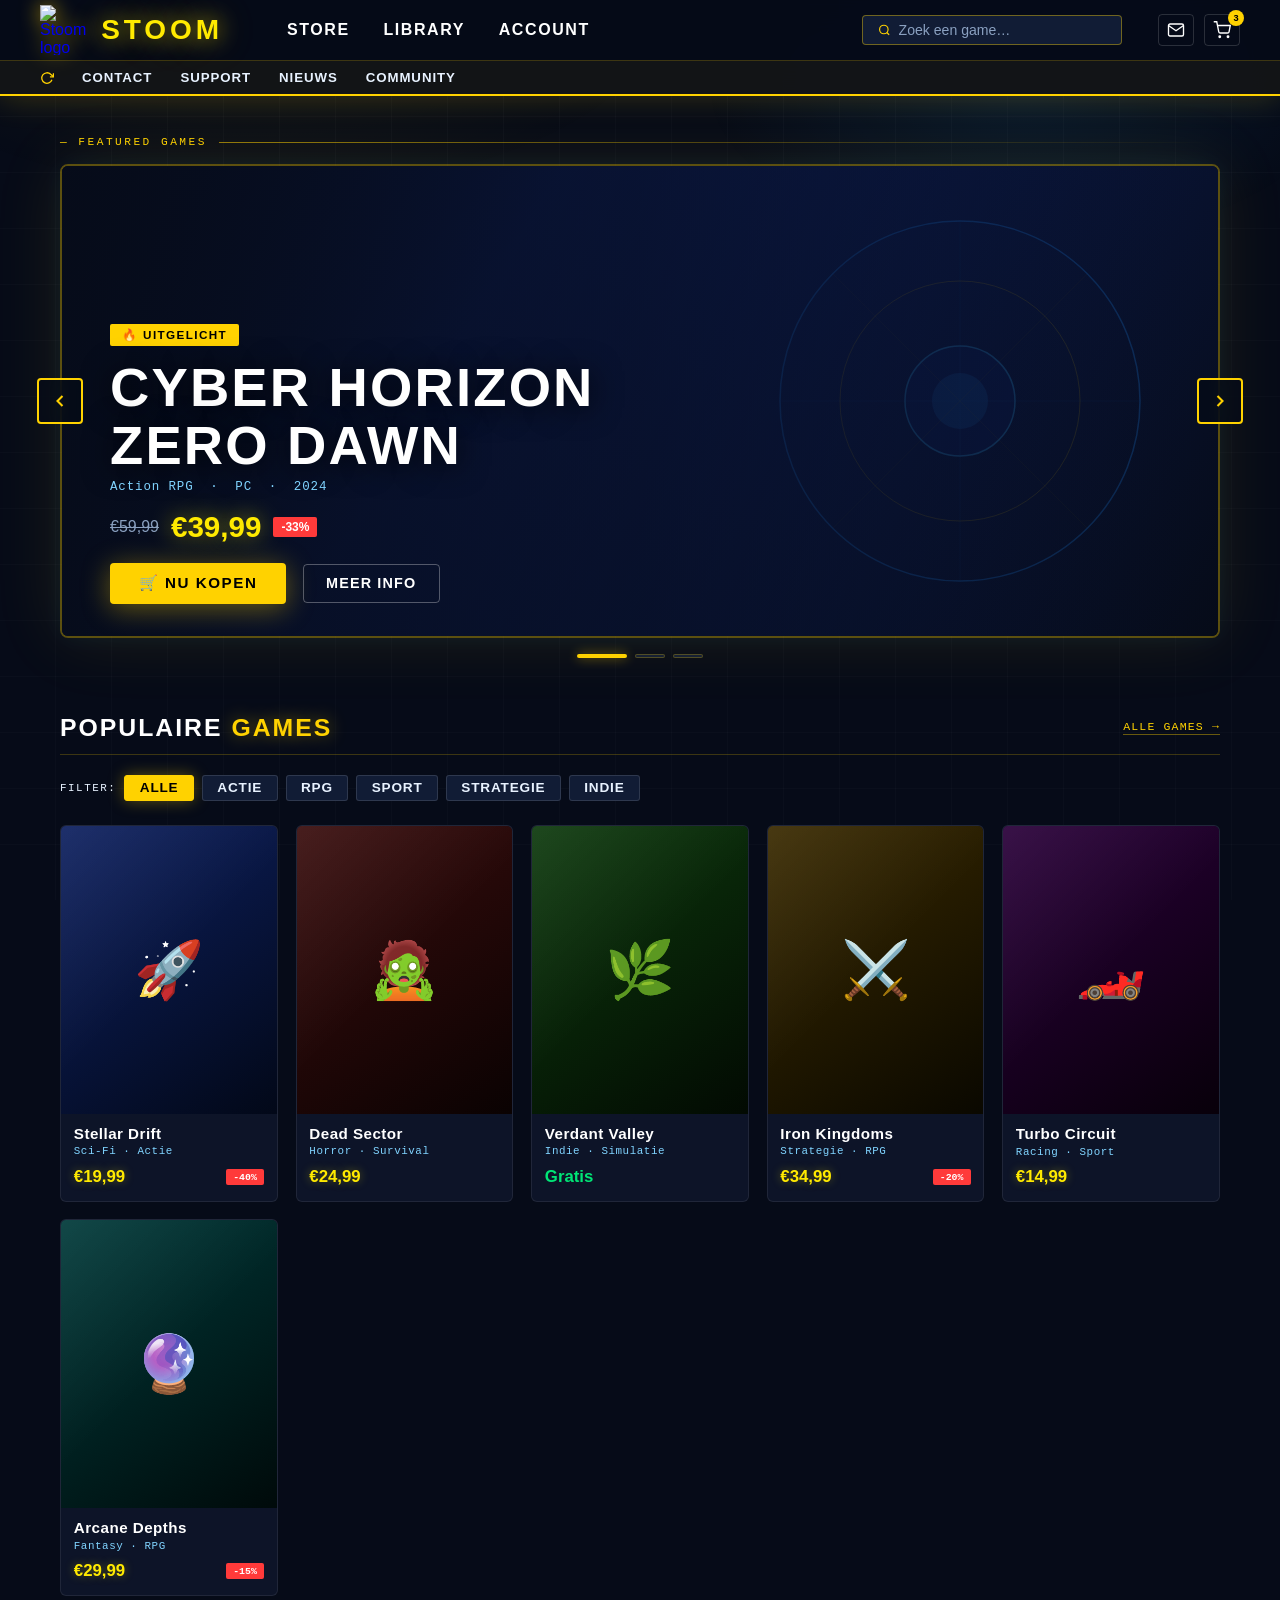
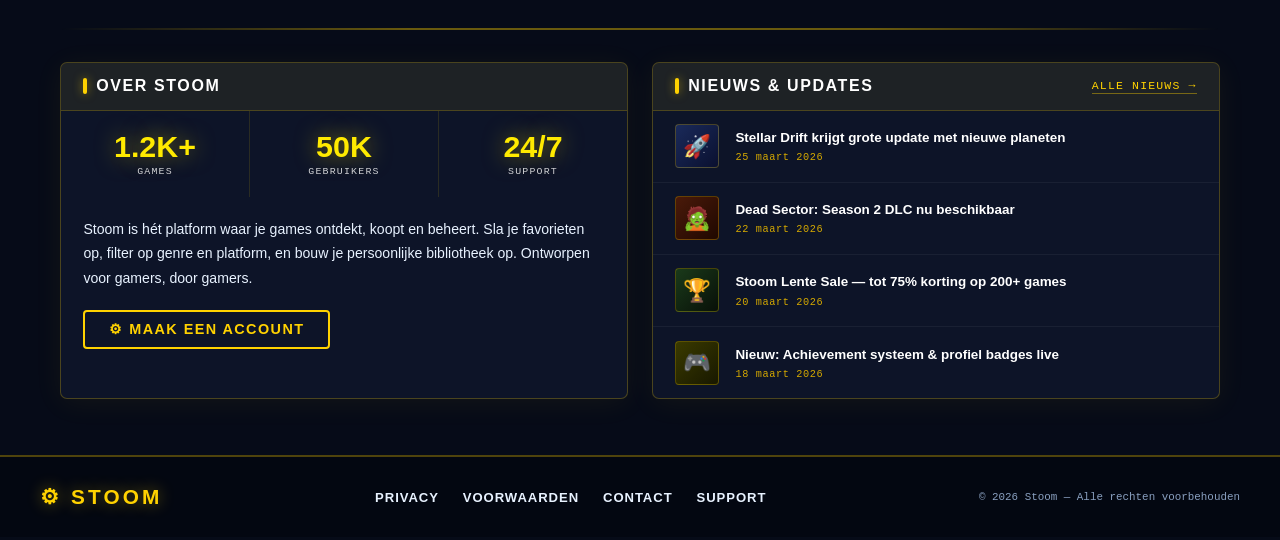
==== frontend/index.html @ 8623d154 "logo f" ====
﻿<!DOCTYPE html>
<html lang="nl">
<head>
  <meta charset="UTF-8" />
  <meta name="viewport" content="width=device-width, initial-scale=1.0" />
  <title>Stoom – Game Marketplace</title>
  <link rel="stylesheet" href="css/style.css" />
</head>
<body>


<nav>
  <div class="nav-top">
    <a href="#" class="nav-logo">
      <img src="images/better-stoom.png" alt="Stoom logo" class="logo-icon" />
      <span class="logo-text">Stoom</span>
    </a>

    <div class="nav-links">
      <a href="#">Store</a>
      <a href="#">Library</a>
      <a href="#">Account</a>
    </div>

    <div class="nav-search">
      <svg width="14" height="14" viewBox="0 0 24 24" fill="none" stroke="#ffd200" stroke-width="2.2">
        <circle cx="11" cy="11" r="8"/><line x1="21" y1="21" x2="16.65" y2="16.65"/>
      </svg>
      <input type="text" placeholder="Zoek een game…" />
    </div>

    <div class="nav-icons">
      <button class="nav-icon-btn" title="Berichten">
        <svg width="18" height="18" viewBox="0 0 24 24" fill="none" stroke="currentColor" stroke-width="1.8">
          <path d="M4 4h16c1.1 0 2 .9 2 2v12c0 1.1-.9 2-2 2H4c-1.1 0-2-.9-2-2V6c0-1.1.9-2 2-2z"/>
          <polyline points="22,6 12,13 2,6"/>
        </svg>
      </button>
      <button class="nav-icon-btn" title="Winkelwagen">
        <svg width="18" height="18" viewBox="0 0 24 24" fill="none" stroke="currentColor" stroke-width="1.8">
          <circle cx="9" cy="21" r="1"/><circle cx="20" cy="21" r="1"/>
          <path d="M1 1h4l2.68 13.39a2 2 0 0 0 2 1.61h9.72a2 2 0 0 0 2-1.61L23 6H6"/>
        </svg>
        <span class="cart-badge">3</span>
      </button>
    </div>
  </div>

  <div class="nav-bottom">
    <button class="nav-refresh" id="refreshBtn">
      <svg width="14" height="14" viewBox="0 0 24 24" fill="none" stroke="currentColor" stroke-width="2.2">
        <polyline points="23 4 23 10 17 10"/>
        <path d="M20.49 15a9 9 0 1 1-2.12-9.36L23 10"/>
      </svg>
    </button>
    <a href="#">Contact</a>
    <a href="#">Support</a>
    <a href="#">Nieuws</a>
    <a href="#">Community</a>
  </div>
</nav>

<!-- HERO -->
<section class="hero">
  <div class="section-eyebrow">
    <span class="eyebrow-text">— Featured games</span>
    <span class="eyebrow-line"></span>
  </div>

  <div class="carousel-wrap">
    <button class="carousel-arrow left" id="prevBtn">
      <svg width="20" height="20" viewBox="0 0 24 24" fill="none" stroke="currentColor" stroke-width="2.5"><polyline points="15 18 9 12 15 6"/></svg>
    </button>

    <div class="carousel-track">
      <!-- Slide 1 -->
      <div class="slide active">
        <div class="slide-bg s1">
          <svg class="slide-deco" width="400" height="400" viewBox="0 0 400 400">
            <circle cx="200" cy="200" r="180" stroke="#1e90ff" stroke-width="1.5" fill="none"/>
            <circle cx="200" cy="200" r="120" stroke="#ffd200" stroke-width="1" fill="none" opacity="0.5"/>
            <circle cx="200" cy="200" r="55" fill="#0d2060" stroke="#32b4ff" stroke-width="1.5"/>
            <circle cx="200" cy="200" r="28" fill="#1e90ff" opacity="0.45"/>
            <line x1="200" y1="20" x2="200" y2="380" stroke="#1e90ff" stroke-width="0.5" opacity="0.4"/>
            <line x1="20"  y1="200" x2="380" y2="200" stroke="#1e90ff" stroke-width="0.5" opacity="0.4"/>
            <line x1="73"  y1="73"  x2="327" y2="327" stroke="#ffd200" stroke-width="0.5" opacity="0.25"/>
            <line x1="327" y1="73"  x2="73"  y2="327" stroke="#ffd200" stroke-width="0.5" opacity="0.25"/>
          </svg>
        </div>
        <div class="slide-overlay"></div>
        <div class="slide-content">
          <div class="slide-badge">🔥 Uitgelicht</div>
          <div class="slide-title">Cyber Horizon<br>Zero Dawn</div>
          <div class="slide-sub">Action RPG &nbsp;·&nbsp; PC &nbsp;·&nbsp; 2024</div>
          <div class="slide-price-row">
            <span class="price-old">€59,99</span>
            <span class="price-new">€39,99</span>
            <span class="price-badge">-33%</span>
          </div>
          <a href="#" class="btn-buy">🛒 Nu Kopen</a>
          <a href="#" class="btn-secondary">Meer info</a>
        </div>
      </div>

      <!-- Slide 2 -->
      <div class="slide">
        <div class="slide-bg s2">
          <svg class="slide-deco" width="400" height="400" viewBox="0 0 400 400">
            <polygon points="200,20 380,200 200,380 20,200" stroke="#ff4444" stroke-width="1.5" fill="none"/>
            <polygon points="200,60 340,200 200,340 60,200" stroke="#ff8888" stroke-width="1" fill="none" opacity="0.5"/>
            <circle cx="200" cy="200" r="40" fill="#3a0a0a" stroke="#ff4444" stroke-width="1.5"/>
            <circle cx="200" cy="200" r="18" fill="#cc0000" opacity="0.6"/>
          </svg>
        </div>
        <div class="slide-overlay"></div>
        <div class="slide-content">
          <div class="slide-badge" style="background:#ff4444;color:#fff">⚔️ Bestseller</div>
          <div class="slide-title">Dark Realm<br>Chronicles</div>
          <div class="slide-sub">Fantasy RPG &nbsp;·&nbsp; PC / Console &nbsp;·&nbsp; 2023</div>
          <div class="slide-price-row"><span class="price-new">€29,99</span></div>
          <a href="#" class="btn-buy" style="background:#ff4444;box-shadow:0 4px 24px rgba(255,68,68,0.45)">🛒 Bekijk Game</a>
          <a href="#" class="btn-secondary">Meer info</a>
        </div>
      </div>

      <!-- Slide 3 -->
      <div class="slide">
        <div class="slide-bg s3">
          <svg class="slide-deco" width="400" height="400" viewBox="0 0 400 400">
            <circle cx="200" cy="200" r="170" stroke="#00e676" stroke-width="1.5" fill="none" opacity="0.5"/>
            <rect x="80" y="80" width="240" height="240" rx="35" stroke="#00e676" stroke-width="1" fill="none"/>
            <circle cx="200" cy="200" r="55" fill="#0a2a0a" stroke="#00e676" stroke-width="1.5"/>
            <circle cx="200" cy="200" r="24" fill="#00c060" opacity="0.5"/>
          </svg>
        </div>
        <div class="slide-overlay"></div>
        <div class="slide-content">
          <div class="slide-badge" style="background:#00c060;color:#fff">🎮 Gratis te Spelen</div>
          <div class="slide-title">Forest<br>Legends Online</div>
          <div class="slide-sub">MMO &nbsp;·&nbsp; PC &nbsp;·&nbsp; Free to Play</div>
          <div class="slide-price-row">
            <span class="price-new" style="color:#00e676;text-shadow:0 0 22px rgba(0,230,118,0.45)">Gratis</span>
          </div>
          <a href="#" class="btn-buy" style="background:#00c060;box-shadow:0 4px 24px rgba(0,192,96,0.45)">▶ Speel Nu</a>
          <a href="#" class="btn-secondary">Meer info</a>
        </div>
      </div>
    </div>

    <button class="carousel-arrow right" id="nextBtn">
      <svg width="20" height="20" viewBox="0 0 24 24" fill="none" stroke="currentColor" stroke-width="2.5"><polyline points="9 18 15 12 9 6"/></svg>
    </button>
  </div>

  <div class="carousel-dots">
    <button class="dot active" data-i="0"></button>
    <button class="dot" data-i="1"></button>
    <button class="dot" data-i="2"></button>
  </div>
</section>

<!-- GAME GRID -->
<section class="section">
  <div class="sec-head">
    <h2 class="sec-title">Populaire <em>Games</em></h2>
    <a href="#" class="see-all">Alle games →</a>
  </div>
  <div class="filters">
    <span class="filter-label">Filter:</span>
    <button class="chip active">Alle</button>
    <button class="chip">Actie</button>
    <button class="chip">RPG</button>
    <button class="chip">Sport</button>
    <button class="chip">Strategie</button>
    <button class="chip">Indie</button>
  </div>
  <div class="game-grid">
    <a href="#" class="game-card">
      <div class="card-art ca-1">🚀</div>
      <div class="card-info">
        <div class="card-name">Stellar Drift</div>
        <div class="card-genre">Sci-Fi · Actie</div>
        <div class="card-footer"><span class="card-price">€19,99</span><span class="card-disc">-40%</span></div>
      </div>
    </a>
    <a href="#" class="game-card">
      <div class="card-art ca-2">🧟</div>
      <div class="card-info">
        <div class="card-name">Dead Sector</div>
        <div class="card-genre">Horror · Survival</div>
        <div class="card-footer"><span class="card-price">€24,99</span></div>
      </div>
    </a>
    <a href="#" class="game-card">
      <div class="card-art ca-3">🌿</div>
      <div class="card-info">
        <div class="card-name">Verdant Valley</div>
        <div class="card-genre">Indie · Simulatie</div>
        <div class="card-footer"><span class="card-price free">Gratis</span></div>
      </div>
    </a>
    <a href="#" class="game-card">
      <div class="card-art ca-4">⚔️</div>
      <div class="card-info">
        <div class="card-name">Iron Kingdoms</div>
        <div class="card-genre">Strategie · RPG</div>
        <div class="card-footer"><span class="card-price">€34,99</span><span class="card-disc">-20%</span></div>
      </div>
    </a>
    <a href="#" class="game-card">
      <div class="card-art ca-5">🏎️</div>
      <div class="card-info">
        <div class="card-name">Turbo Circuit</div>
        <div class="card-genre">Racing · Sport</div>
        <div class="card-footer"><span class="card-price">€14,99</span></div>
      </div>
    </a>
    <a href="#" class="game-card">
      <div class="card-art ca-6">🔮</div>
      <div class="card-info">
        <div class="card-name">Arcane Depths</div>
        <div class="card-genre">Fantasy · RPG</div>
        <div class="card-footer"><span class="card-price">€29,99</span><span class="card-disc">-15%</span></div>
      </div>
    </a>
  </div>
</section>

<div class="divider"><hr/></div>

<!-- INFO + NEWS -->
<div class="info-section">
  <div class="panel">
    <div class="panel-head"><span class="panel-title">Over Stoom</span></div>
    <div class="stats-row">
      <div class="stat"><span class="stat-val">1.2K+</span><span class="stat-lbl">Games</span></div>
      <div class="stat"><span class="stat-val">50K</span><span class="stat-lbl">Gebruikers</span></div>
      <div class="stat"><span class="stat-val">24/7</span><span class="stat-lbl">Support</span></div>
    </div>
    <div class="intro-body">
      <p class="intro-desc">Stoom is hét platform waar je games ontdekt, koopt en beheert. Sla je favorieten op, filter op genre en platform, en bouw je persoonlijke bibliotheek op. Ontworpen voor gamers, door gamers.</p>
      <a href="#" class="btn-cta">⚙ Maak een account</a>
    </div>
  </div>

  <div class="panel">
    <div class="panel-head">
      <span class="panel-title">Nieuws & Updates</span>
      <a href="#" class="see-all">Alle nieuws →</a>
    </div>
    <ul class="news-list">
      <li class="news-item">
        <div class="news-icon ni-1">🚀</div>
        <div class="news-info"><div class="news-title">Stellar Drift krijgt grote update met nieuwe planeten</div><div class="news-date">25 maart 2026</div></div>
      </li>
      <li class="news-item">
        <div class="news-icon ni-2">🧟</div>
        <div class="news-info"><div class="news-title">Dead Sector: Season 2 DLC nu beschikbaar</div><div class="news-date">22 maart 2026</div></div>
      </li>
      <li class="news-item">
        <div class="news-icon ni-3">🏆</div>
        <div class="news-info"><div class="news-title">Stoom Lente Sale — tot 75% korting op 200+ games</div><div class="news-date">20 maart 2026</div></div>
      </li>
      <li class="news-item">
        <div class="news-icon ni-4">🎮</div>
        <div class="news-info"><div class="news-title">Nieuw: Achievement systeem & profiel badges live</div><div class="news-date">18 maart 2026</div></div>
      </li>
    </ul>
  </div>
</div>

<!-- FOOTER -->
<footer>
  <div class="foot-logo">⚙ Stoom</div>
  <div class="foot-links">
    <a href="#">Privacy</a>
    <a href="#">Voorwaarden</a>
    <a href="#">Contact</a>
    <a href="#">Support</a>
  </div>
  <div class="foot-copy">© 2026 Stoom — Alle rechten voorbehouden</div>
</footer>

<script src="js/app.js"></script>
</body>
</html>
---- frontend/css/style.css ----
﻿:root {
      --bg:          #060b18;
      --panel:       #0d1428;
      --panel2:      #111c35;
      --gold:        #ffd200;
      --gold-hot:    #ffea00;
      --gold-dim:    #d4a800;
      --blue:        #32b4ff;
      --blue-hot:    #80d4ff;
      --white:       #ffffff;
      --off-white:   #e8f2ff;
      --muted:       #8aa0c0;
      --red:         #ff3a3a;
      --green:       #00e676;
    }
    *, *::before, *::after { box-sizing: border-box; margin: 0; padding: 0; }
    html { scroll-behavior: smooth; }
    body {
      font-family: 'Exo 2', sans-serif;
      background: var(--bg);
      color: var(--white);
      min-height: 100vh;
      overflow-x: hidden;
    }
    body::before {
      content: '';
      position: fixed; inset: 0; z-index: 0; pointer-events: none;
      background:
        radial-gradient(ellipse 60% 40% at 20% 0%, rgba(255,210,0,0.07) 0%, transparent 55%),
        radial-gradient(ellipse 50% 35% at 80% 10%, rgba(50,180,255,0.09) 0%, transparent 50%),
        repeating-linear-gradient(0deg,  transparent, transparent 55px, rgba(255,255,255,0.018) 55px, rgba(255,255,255,0.018) 56px),
        repeating-linear-gradient(90deg, transparent, transparent 55px, rgba(255,255,255,0.018) 55px, rgba(255,255,255,0.018) 56px);
    }

    /* NAV */
    nav {
      position: sticky; top: 0; z-index: 200;
      background: rgba(6,11,24,0.97);
      backdrop-filter: blur(16px);
      border-bottom: 2px solid var(--gold);
      box-shadow: 0 2px 30px rgba(255,210,0,0.18);
    }
    .nav-top {
      display: flex; align-items: center;
      padding: 0 2.5rem; height: 60px; gap: 1.5rem;
    }
    .nav-logo {
      display: flex; align-items: center; gap: 0.7rem;
      text-decoration: none; flex-shrink: 0;
    }
    .logo-icon { width: 50px; height: 50px; object-fit: contain; filter: drop-shadow(0 0 10px rgba(255,210,0,0.7)); background: transparent; }
    .nav-logo img { display: block; width: 50px; height: 50px; object-fit: contain; background: transparent; }
    .logo-text {
      font-family: 'Rajdhani', sans-serif;
      font-size: 1.75rem; font-weight: 700;
      letter-spacing: 0.14em; text-transform: uppercase;
      color: var(--gold-hot);
      text-shadow: 0 0 22px rgba(255,234,0,0.65), 0 0 45px rgba(255,210,0,0.3);
    }
    .nav-links { display: flex; align-items: center; gap: 0.1rem; margin-left: 1.5rem; }
    .nav-links a {
      color: var(--white); text-decoration: none;
      font-family: 'Rajdhani', sans-serif;
      font-size: 1rem; font-weight: 600;
      letter-spacing: 0.1em; text-transform: uppercase;
      padding: 0.4rem 1rem; border-radius: 3px;
      transition: color 0.15s, background 0.15s;
    }
    .nav-links a:hover { color: var(--gold-hot); background: rgba(255,210,0,0.12); }
    .nav-search {
      margin-left: auto;
      display: flex; align-items: center; gap: 0.5rem;
      background: var(--panel2);
      border: 1.5px solid rgba(255,210,0,0.4);
      border-radius: 4px; padding: 0.4rem 0.9rem; width: 260px;
      transition: border-color 0.2s;
    }
    .nav-search:focus-within { border-color: var(--gold); box-shadow: 0 0 0 3px rgba(255,210,0,0.12); }
    .nav-search input {
      background: none; border: none; outline: none;
      color: var(--white); font-family: 'Exo 2', sans-serif; font-size: 0.88rem; width: 100%;
    }
    .nav-search input::placeholder { color: var(--muted); }
    .nav-icons { display: flex; align-items: center; gap: 0.6rem; margin-left: 0.75rem; }
    .nav-icon-btn {
      background: none; border: 1.5px solid rgba(255,255,255,0.15);
      cursor: pointer; color: var(--white);
      padding: 0.4rem 0.5rem; border-radius: 4px;
      transition: color 0.2s, border-color 0.2s, background 0.2s;
      position: relative; display: flex; align-items: center;
    }
    .nav-icon-btn:hover { color: var(--gold-hot); border-color: var(--gold); background: rgba(255,210,0,0.09); }
    .cart-badge {
      position: absolute; top: -5px; right: -5px;
      background: var(--gold); color: #000;
      font-size: 0.58rem; font-weight: 900;
      width: 16px; height: 16px; border-radius: 50%;
      display: flex; align-items: center; justify-content: center;
    }
    .nav-bottom {
      display: flex; align-items: center;
      padding: 0 2.5rem; height: 34px; gap: 1.75rem;
      background: rgba(255,210,0,0.05);
      border-top: 1px solid rgba(255,210,0,0.18);
    }
    .nav-refresh {
      background: none; border: none; cursor: pointer;
      color: var(--gold); display: flex; align-items: center;
      transition: transform 0.5s;
    }
    .nav-refresh:hover { transform: rotate(180deg); }
    .nav-bottom a {
      color: var(--off-white); text-decoration: none;
      font-family: 'Rajdhani', sans-serif;
      font-size: 0.83rem; font-weight: 600;
      letter-spacing: 0.07em; text-transform: uppercase;
      transition: color 0.15s;
    }
    .nav-bottom a:hover { color: var(--gold); }

    /* HERO */
    .hero {
      position: relative; z-index: 1;
      max-width: 1240px; margin: 0 auto;
      padding: 2.5rem 2.5rem 1.5rem;
    }
    .section-eyebrow { display: flex; align-items: center; gap: 0.75rem; margin-bottom: 1rem; }
    .eyebrow-text {
      font-family: 'Share Tech Mono', monospace;
      font-size: 0.7rem; letter-spacing: 0.22em;
      text-transform: uppercase; color: var(--gold);
    }
    .eyebrow-line { flex: 1; height: 1px; background: linear-gradient(90deg, rgba(255,210,0,0.55), transparent); }

    .carousel-wrap { position: relative; }
    .carousel-track {
      border-radius: 8px; overflow: hidden;
      border: 2px solid rgba(255,210,0,0.35);
      box-shadow: 0 0 70px rgba(255,210,0,0.1), 0 0 25px rgba(50,180,255,0.07);
    }
    .slide { display: none; position: relative; aspect-ratio: 16/6.5; overflow: hidden; }
    .slide.active { display: block; }
    .slide-bg { position: absolute; inset: 0; }
    .s1 { background: linear-gradient(120deg, #060f2a 0%, #0d2060 35%, #060b18 100%); }
    .s2 { background: linear-gradient(120deg, #1a0a05 0%, #3a1a05 35%, #060b18 100%); }
    .s3 { background: linear-gradient(120deg, #061a0a 0%, #0a3018 35%, #060b18 100%); }
    .slide-deco {
      position: absolute; right: 5%; top: 50%;
      transform: translateY(-50%);
      opacity: 0.22; pointer-events: none;
    }
    .slide-overlay {
      position: absolute; inset: 0;
      background: linear-gradient(90deg, rgba(6,11,24,0.93) 0%, rgba(6,11,24,0.6) 50%, transparent 100%);
    }
    .slide-content { position: absolute; bottom: 0; left: 0; padding: 2rem 3rem; width: 58%; }
    .slide-badge {
      display: inline-flex; align-items: center; gap: 0.35rem;
      background: var(--gold); color: #000;
      font-family: 'Rajdhani', sans-serif;
      font-size: 0.73rem; font-weight: 700;
      letter-spacing: 0.12em; text-transform: uppercase;
      padding: 0.25rem 0.75rem; border-radius: 2px; margin-bottom: 0.85rem;
    }
    .slide-title {
      font-family: 'Rajdhani', sans-serif;
      font-size: clamp(2rem, 4.5vw, 3.4rem); font-weight: 700;
      line-height: 1.05; letter-spacing: 0.04em; text-transform: uppercase;
      color: #ffffff; text-shadow: 0 2px 30px rgba(0,0,0,0.9); margin-bottom: 0.4rem;
    }
    .slide-sub {
      font-family: 'Share Tech Mono', monospace;
      font-size: 0.78rem; color: var(--blue-hot); letter-spacing: 0.07em; margin-bottom: 1rem;
    }
    .slide-price-row { display: flex; align-items: center; gap: 0.75rem; margin-bottom: 1.2rem; }
    .price-old { font-family: 'Rajdhani', sans-serif; font-size: 1rem; color: var(--muted); text-decoration: line-through; }
    .price-new {
      font-family: 'Rajdhani', sans-serif; font-size: 1.85rem; font-weight: 700;
      color: var(--gold-hot); text-shadow: 0 0 22px rgba(255,234,0,0.55);
    }
    .price-badge { background: var(--red); color: #fff; font-family: 'Rajdhani', sans-serif; font-size: 0.75rem; font-weight: 700; padding: 0.2rem 0.5rem; border-radius: 2px; }
    .btn-buy {
      display: inline-flex; align-items: center; gap: 0.5rem;
      background: var(--gold); color: #000;
      border: none; cursor: pointer;
      font-family: 'Rajdhani', sans-serif;
      font-size: 0.95rem; font-weight: 700;
      letter-spacing: 0.1em; text-transform: uppercase;
      padding: 0.7rem 1.8rem; border-radius: 4px; text-decoration: none;
      transition: background 0.15s, box-shadow 0.15s, transform 0.1s;
      box-shadow: 0 4px 28px rgba(255,210,0,0.4);
    }
    .btn-buy:hover { background: var(--gold-hot); box-shadow: 0 6px 40px rgba(255,234,0,0.6); transform: translateY(-2px); }
    .btn-secondary {
      display: inline-flex; align-items: center; gap: 0.5rem;
      background: transparent; border: 1.5px solid rgba(255,255,255,0.3); color: #fff;
      cursor: pointer; font-family: 'Rajdhani', sans-serif;
      font-size: 0.9rem; font-weight: 600; letter-spacing: 0.08em; text-transform: uppercase;
      padding: 0.65rem 1.4rem; border-radius: 4px; text-decoration: none;
      transition: border-color 0.15s, color 0.15s, background 0.15s; margin-left: 0.75rem;
    }
    .btn-secondary:hover { border-color: var(--white); background: rgba(255,255,255,0.07); }
    .carousel-arrow {
      position: absolute; top: 50%; transform: translateY(-50%);
      background: rgba(6,11,24,0.82); border: 2px solid var(--gold);
      color: var(--gold); width: 46px; height: 46px; border-radius: 4px;
      cursor: pointer; display: flex; align-items: center; justify-content: center;
      z-index: 10; transition: all 0.15s; backdrop-filter: blur(6px);
    }
    .carousel-arrow:hover { background: var(--gold); color: #000; box-shadow: 0 0 24px rgba(255,210,0,0.45); }
    .carousel-arrow.left  { left: -23px; }
    .carousel-arrow.right { right: -23px; }
    .carousel-dots { display: flex; justify-content: center; gap: 0.5rem; margin-top: 1rem; }
    .dot {
      width: 30px; height: 4px; border-radius: 2px;
      background: var(--panel2); border: 1px solid rgba(255,210,0,0.25);
      cursor: pointer; transition: all 0.2s;
    }
    .dot.active { background: var(--gold); width: 50px; box-shadow: 0 0 12px rgba(255,210,0,0.55); }

    /* SECTION */
    .section { position: relative; z-index: 1; max-width: 1240px; margin: 0 auto; padding: 2rem 2.5rem; }
    .sec-head {
      display: flex; align-items: center; justify-content: space-between;
      margin-bottom: 1.25rem; padding-bottom: 0.75rem;
      border-bottom: 1px solid rgba(255,210,0,0.22);
    }
    .sec-title {
      font-family: 'Rajdhani', sans-serif;
      font-size: 1.55rem; font-weight: 700;
      letter-spacing: 0.08em; text-transform: uppercase; color: #ffffff;
    }
    .sec-title em { color: var(--gold); font-style: normal; text-shadow: 0 0 18px rgba(255,210,0,0.45); }
    .see-all {
      font-family: 'Share Tech Mono', monospace; font-size: 0.72rem;
      color: var(--gold); text-decoration: none; letter-spacing: 0.1em;
      text-transform: uppercase; border-bottom: 1px solid rgba(255,210,0,0.4); padding-bottom: 1px;
      transition: color 0.15s;
    }
    .see-all:hover { color: var(--gold-hot); border-color: var(--gold-hot); }

    /* FILTERS */
    .filters { display: flex; align-items: center; gap: 0.5rem; flex-wrap: wrap; margin-bottom: 1.5rem; }
    .filter-label {
      font-family: 'Share Tech Mono', monospace; font-size: 0.68rem;
      letter-spacing: 0.14em; text-transform: uppercase; color: var(--off-white);
    }
    .chip {
      background: var(--panel2); border: 1.5px solid rgba(255,255,255,0.12);
      color: var(--off-white); font-family: 'Rajdhani', sans-serif;
      font-size: 0.85rem; font-weight: 600; letter-spacing: 0.06em;
      text-transform: uppercase; padding: 0.3rem 0.9rem; border-radius: 3px;
      cursor: pointer; transition: all 0.15s;
    }
    .chip:hover { border-color: rgba(255,210,0,0.55); color: var(--gold); background: rgba(255,210,0,0.09); }
    .chip.active {
      background: var(--gold); color: #000; border-color: var(--gold);
      box-shadow: 0 0 16px rgba(255,210,0,0.35); font-weight: 700;
    }

    /* GAME GRID */
    .game-grid { display: grid; grid-template-columns: repeat(auto-fill, minmax(185px, 1fr)); gap: 1.1rem; }
    .game-card {
      background: var(--panel); border: 1.5px solid rgba(255,255,255,0.08);
      border-radius: 6px; overflow: hidden;
      cursor: pointer; text-decoration: none; color: inherit; display: block;
      transition: transform 0.2s, border-color 0.2s, box-shadow 0.2s;
    }
    .game-card:hover { transform: translateY(-5px); border-color: var(--gold); box-shadow: 0 12px 40px rgba(255,210,0,0.2); }
    .card-art {
      width: 100%; aspect-ratio: 3/4;
      display: flex; align-items: center; justify-content: center;
      font-size: 3.5rem; position: relative; overflow: hidden;
    }
    .ca-1 { background: linear-gradient(145deg, #0d2060, #020818); }
    .ca-2 { background: linear-gradient(145deg, #3a0d0d, #0a0202); }
    .ca-3 { background: linear-gradient(145deg, #0d3a0d, #020a02); }
    .ca-4 { background: linear-gradient(145deg, #3a2a00, #0a0800); }
    .ca-5 { background: linear-gradient(145deg, #2a003a, #08000a); }
    .ca-6 { background: linear-gradient(145deg, #003a3a, #000a0a); }
    .card-art::after {
      content: ''; position: absolute; inset: 0;
      background: linear-gradient(135deg, rgba(255,255,255,0.07) 0%, transparent 50%);
    }
    .card-info { padding: 0.7rem 0.8rem 0.85rem; }
    .card-name {
      font-family: 'Rajdhani', sans-serif; font-size: 0.95rem; font-weight: 700;
      color: #ffffff; letter-spacing: 0.03em;
      white-space: nowrap; overflow: hidden; text-overflow: ellipsis; margin-bottom: 0.2rem;
    }
    .card-genre { font-size: 0.68rem; color: var(--blue-hot); font-family: 'Share Tech Mono', monospace; letter-spacing: 0.05em; margin-bottom: 0.6rem; }
    .card-footer { display: flex; align-items: center; justify-content: space-between; }
    .card-price {
      font-family: 'Rajdhani', sans-serif; font-size: 1.05rem; font-weight: 700;
      color: var(--gold-hot); text-shadow: 0 0 10px rgba(255,234,0,0.35);
    }
    .card-price.free { color: var(--green); text-shadow: none; }
    .card-disc { background: var(--red); color: #fff; font-size: 0.62rem; font-weight: 700; padding: 0.15rem 0.45rem; border-radius: 2px; font-family: 'Share Tech Mono', monospace; }

    /* DIVIDER */
    .divider { max-width: 1240px; margin: 0 auto; padding: 0 2.5rem; }
    .divider hr { border: none; height: 2px; background: linear-gradient(90deg, transparent, var(--gold) 30%, var(--gold) 70%, transparent); opacity: 0.4; }

    /* INFO SECTION */
    .info-section {
      position: relative; z-index: 1;
      max-width: 1240px; margin: 0 auto;
      padding: 2rem 2.5rem 3.5rem;
      display: grid; grid-template-columns: 1fr 1fr; gap: 1.5rem;
    }
    .panel {
      background: var(--panel);
      border: 1.5px solid rgba(255,210,0,0.25);
      border-radius: 7px; overflow: hidden;
      box-shadow: 0 4px 30px rgba(255,210,0,0.06);
    }
    .panel-head {
      display: flex; align-items: center; justify-content: space-between;
      padding: 0.9rem 1.4rem;
      background: rgba(255,210,0,0.07);
      border-bottom: 1px solid rgba(255,210,0,0.2);
    }
    .panel-title {
      font-family: 'Rajdhani', sans-serif; font-size: 1rem; font-weight: 700;
      letter-spacing: 0.1em; text-transform: uppercase; color: #ffffff;
      display: flex; align-items: center; gap: 0.55rem;
    }
    .panel-title::before {
      content: ''; width: 4px; height: 1em;
      background: var(--gold); border-radius: 2px;
      box-shadow: 0 0 10px rgba(255,210,0,0.55);
    }
    .stats-row { display: grid; grid-template-columns: repeat(3,1fr); gap: 1px; background: rgba(255,210,0,0.12); }
    .stat { background: var(--panel); text-align: center; padding: 1.25rem 0.5rem; }
    .stat-val {
      display: block; font-family: 'Rajdhani', sans-serif; font-size: 1.9rem; font-weight: 700;
      color: var(--gold-hot); text-shadow: 0 0 22px rgba(255,234,0,0.5); line-height: 1;
    }
    .stat-lbl {
      font-family: 'Share Tech Mono', monospace; font-size: 0.62rem; letter-spacing: 0.12em;
      text-transform: uppercase; color: #ffffff; opacity: 0.8; margin-top: 0.3rem; display: block;
    }
    .intro-body { padding: 1.25rem 1.4rem; }
    .intro-desc { font-size: 0.88rem; line-height: 1.75; color: var(--off-white); margin-bottom: 1.2rem; }
    .btn-cta {
      display: inline-flex; align-items: center; gap: 0.5rem;
      background: transparent; border: 2px solid var(--gold); color: var(--gold);
      font-family: 'Rajdhani', sans-serif; font-size: 0.9rem; font-weight: 700;
      letter-spacing: 0.1em; text-transform: uppercase;
      padding: 0.6rem 1.5rem; border-radius: 4px; text-decoration: none; cursor: pointer;
      transition: all 0.15s;
    }
    .btn-cta:hover { background: var(--gold); color: #000; box-shadow: 0 0 26px rgba(255,210,0,0.45); }
    .news-list { list-style: none; }
    .news-item {
      display: flex; gap: 1rem; align-items: center;
      padding: 0.85rem 1.4rem;
      border-bottom: 1px solid rgba(255,255,255,0.05);
      cursor: pointer; transition: background 0.15s;
    }
    .news-item:hover { background: rgba(255,210,0,0.06); }
    .news-item:last-child { border-bottom: none; }
    .news-icon {
      width: 44px; height: 44px; border-radius: 4px; flex-shrink: 0;
      display: flex; align-items: center; justify-content: center; font-size: 1.4rem;
      border: 1px solid rgba(255,210,0,0.25);
    }
    .ni-1 { background: linear-gradient(135deg, #1a2a5a, #0a1030); }
    .ni-2 { background: linear-gradient(135deg, #4a1a0a, #200800); }
    .ni-3 { background: linear-gradient(135deg, #1a3a1a, #081008); }
    .ni-4 { background: linear-gradient(135deg, #3a3a00, #181800); }
    .news-info { flex: 1; min-width: 0; }
    .news-title {
      font-family: 'Exo 2', sans-serif; font-size: 0.84rem; font-weight: 600;
      color: #ffffff; line-height: 1.35;
      white-space: nowrap; overflow: hidden; text-overflow: ellipsis; margin-bottom: 0.25rem;
    }
    .news-date { font-family: 'Share Tech Mono', monospace; font-size: 0.64rem; color: var(--gold-dim); letter-spacing: 0.06em; }

    /* FOOTER */
    footer {
      position: relative; z-index: 1;
      background: rgba(4,8,18,0.98);
      border-top: 2px solid rgba(255,210,0,0.3);
      padding: 1.75rem 2.5rem;
      display: flex; align-items: center; justify-content: space-between;
    }
    .foot-logo {
      font-family: 'Rajdhani', sans-serif; font-size: 1.3rem; font-weight: 700;
      letter-spacing: 0.15em; text-transform: uppercase;
      color: var(--gold); text-shadow: 0 0 16px rgba(255,210,0,0.45);
    }
    .foot-links { display: flex; gap: 1.5rem; }
    .foot-links a {
      color: var(--off-white); text-decoration: none;
      font-family: 'Rajdhani', sans-serif; font-size: 0.82rem; font-weight: 600;
      letter-spacing: 0.07em; text-transform: uppercase; transition: color 0.15s;
    }
    .foot-links a:hover { color: var(--gold); }
    .foot-copy { font-family: 'Share Tech Mono', monospace; font-size: 0.68rem; color: var(--muted); }

    /* SCROLLBAR */
    ::-webkit-scrollbar { width: 6px; }
    ::-webkit-scrollbar-track { background: var(--bg); }
    ::-webkit-scrollbar-thumb { background: rgba(255,210,0,0.35); border-radius: 3px; }
    ::-webkit-scrollbar-thumb:hover { background: var(--gold); }

    /* ANIMATIONS */
    @keyframes fadeUp { from { opacity: 0; transform: translateY(20px); } to { opacity: 1; transform: translateY(0); } }
    @keyframes pulseGold {
      0%,100% { box-shadow: 0 0 70px rgba(255,210,0,0.08), 0 0 25px rgba(50,180,255,0.06); }
      50%      { box-shadow: 0 0 100px rgba(255,210,0,0.15), 0 0 40px rgba(50,180,255,0.1); }
    }
    .hero { animation: fadeUp 0.55s ease both; }
    .carousel-track { animation: pulseGold 5s ease-in-out infinite; }
    .game-card:nth-child(1) { animation: fadeUp 0.5s 0.05s ease both; }
    .game-card:nth-child(2) { animation: fadeUp 0.5s 0.10s ease both; }
    .game-card:nth-child(3) { animation: fadeUp 0.5s 0.15s ease both; }
    .game-card:nth-child(4) { animation: fadeUp 0.5s 0.20s ease both; }
    .game-card:nth-child(5) { animation: fadeUp 0.5s 0.25s ease both; }
    .game-card:nth-child(6) { animation: fadeUp 0.5s 0.30s ease both; }

    @media (max-width: 900px) { .nav-search { display: none; } .info-section { grid-template-columns: 1fr; } }
    @media (max-width: 680px) {
      .game-grid { grid-template-columns: repeat(auto-fill, minmax(150px, 1fr)); }
      .slide-content { width: 85%; padding: 1.25rem 1.5rem; }
      .carousel-arrow.left { left: 6px; } .carousel-arrow.right { right: 6px; }
      footer { flex-direction: column; gap: 1rem; text-align: center; }
    }
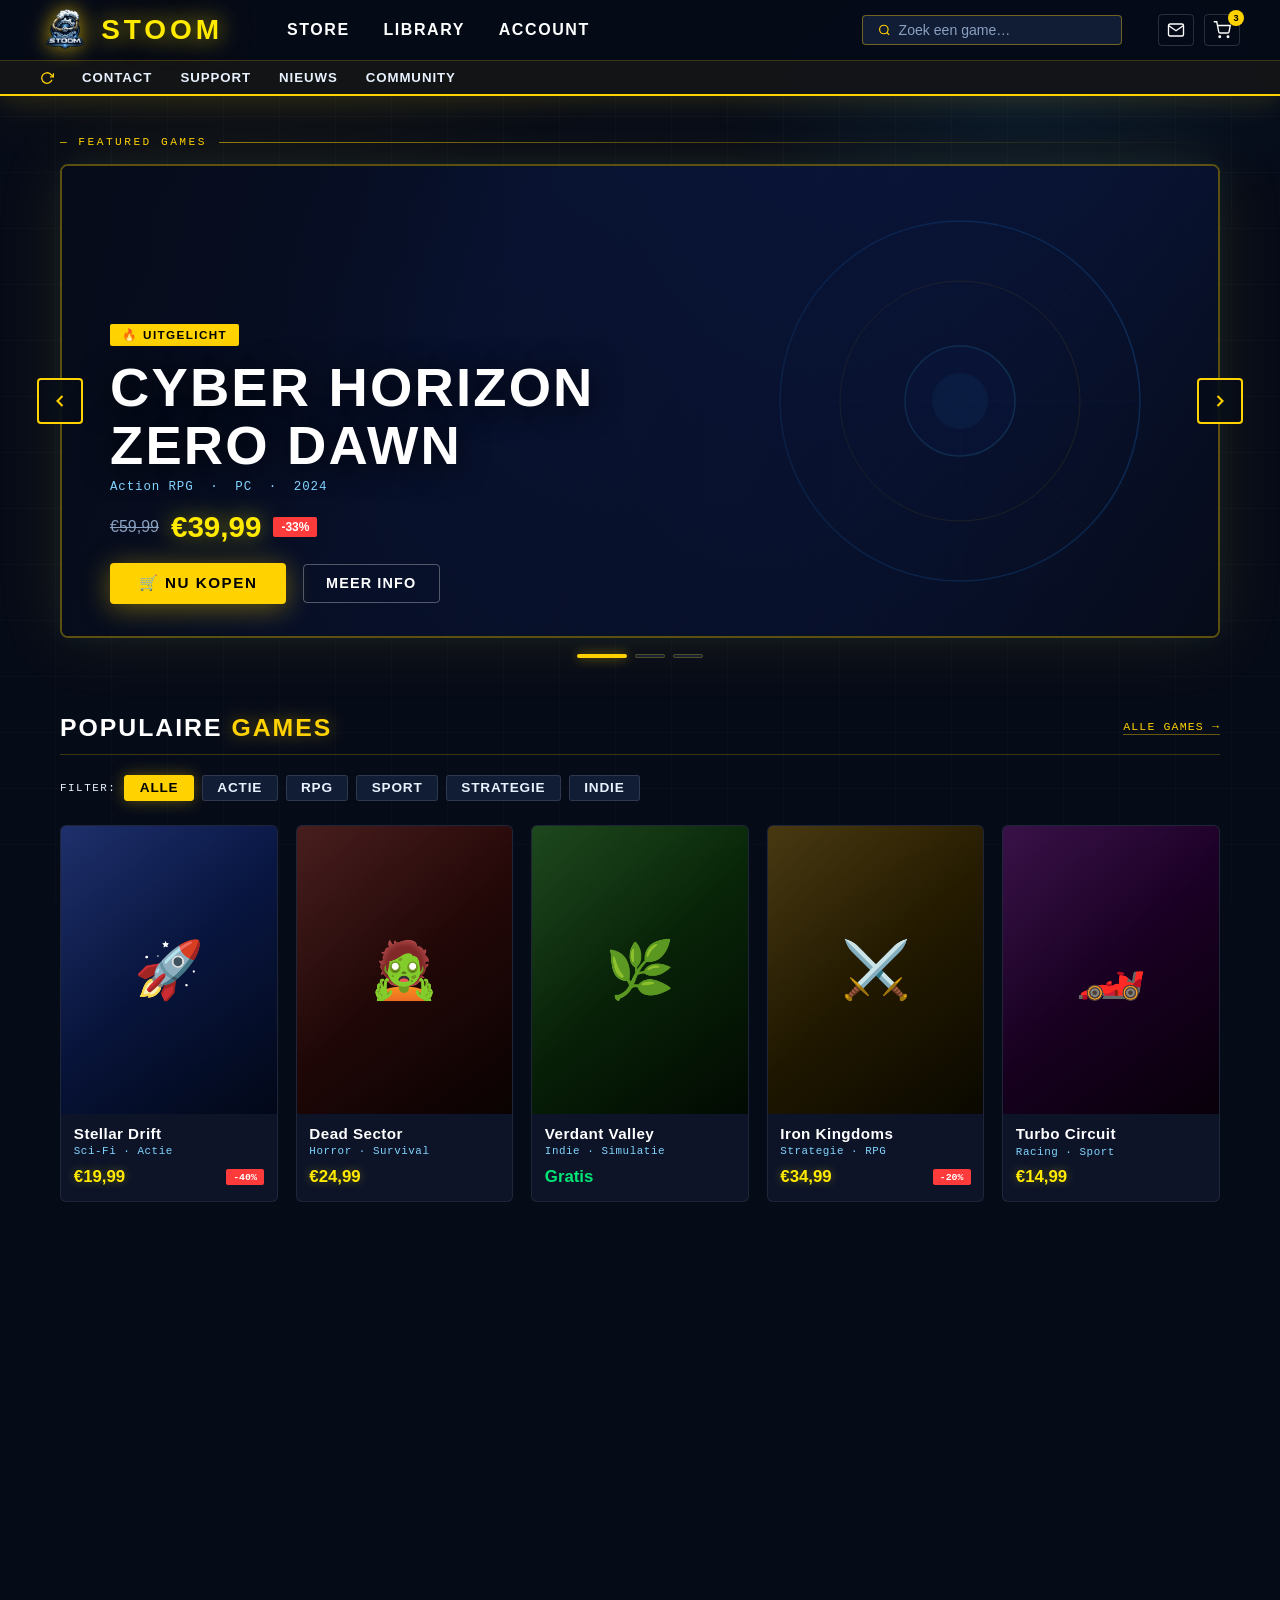
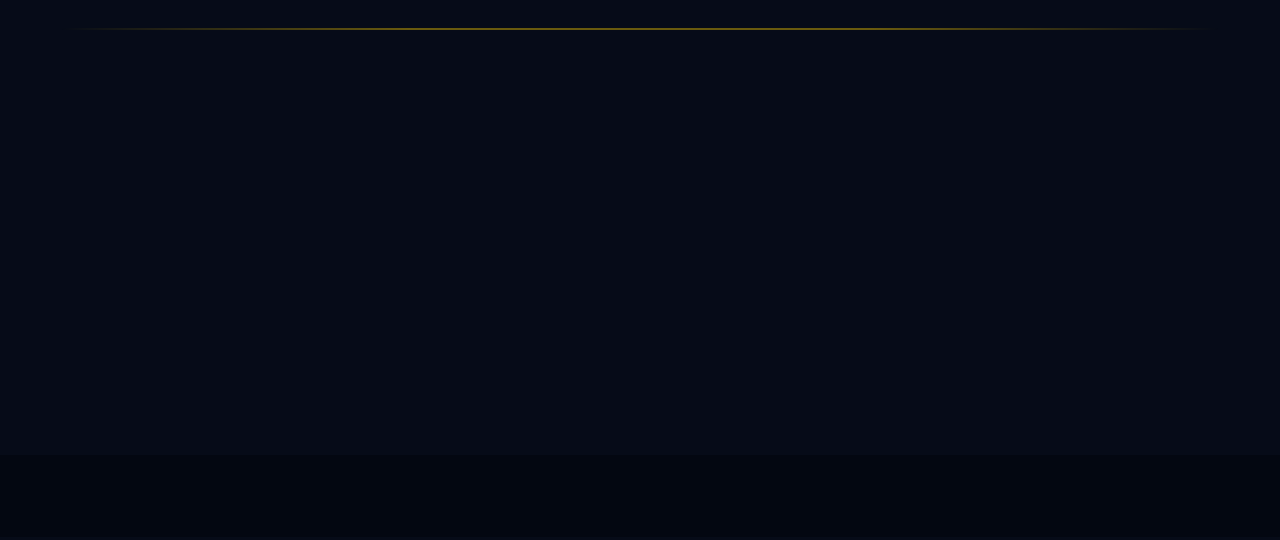
==== commit e22b96ee: "a" ====
--- a/frontend/index.html
+++ b/frontend/index.html
@@ -5,19 +5,21 @@
   <meta name="viewport" content="width=device-width, initial-scale=1.0" />
   <title>Stoom – Game Marketplace</title>
   <link rel="stylesheet" href="css/style.css" />
+  
 </head>
 <body>
 
 
 <nav>
+  
   <div class="nav-top">
     <a href="#" class="nav-logo">
-      <img src="images/better-stoom.png" alt="Stoom logo" class="logo-icon" />
+      <img src="css/betere-stoom.png" alt="Stoom logo" class="logo-icon" />
       <span class="logo-text">Stoom</span>
     </a>
 
     <div class="nav-links">
-      <a href="#">Store</a>
+      <a href="store.html" class="active">Store</a>
       <a href="#">Library</a>
       <a href="#">Account</a>
     </div>
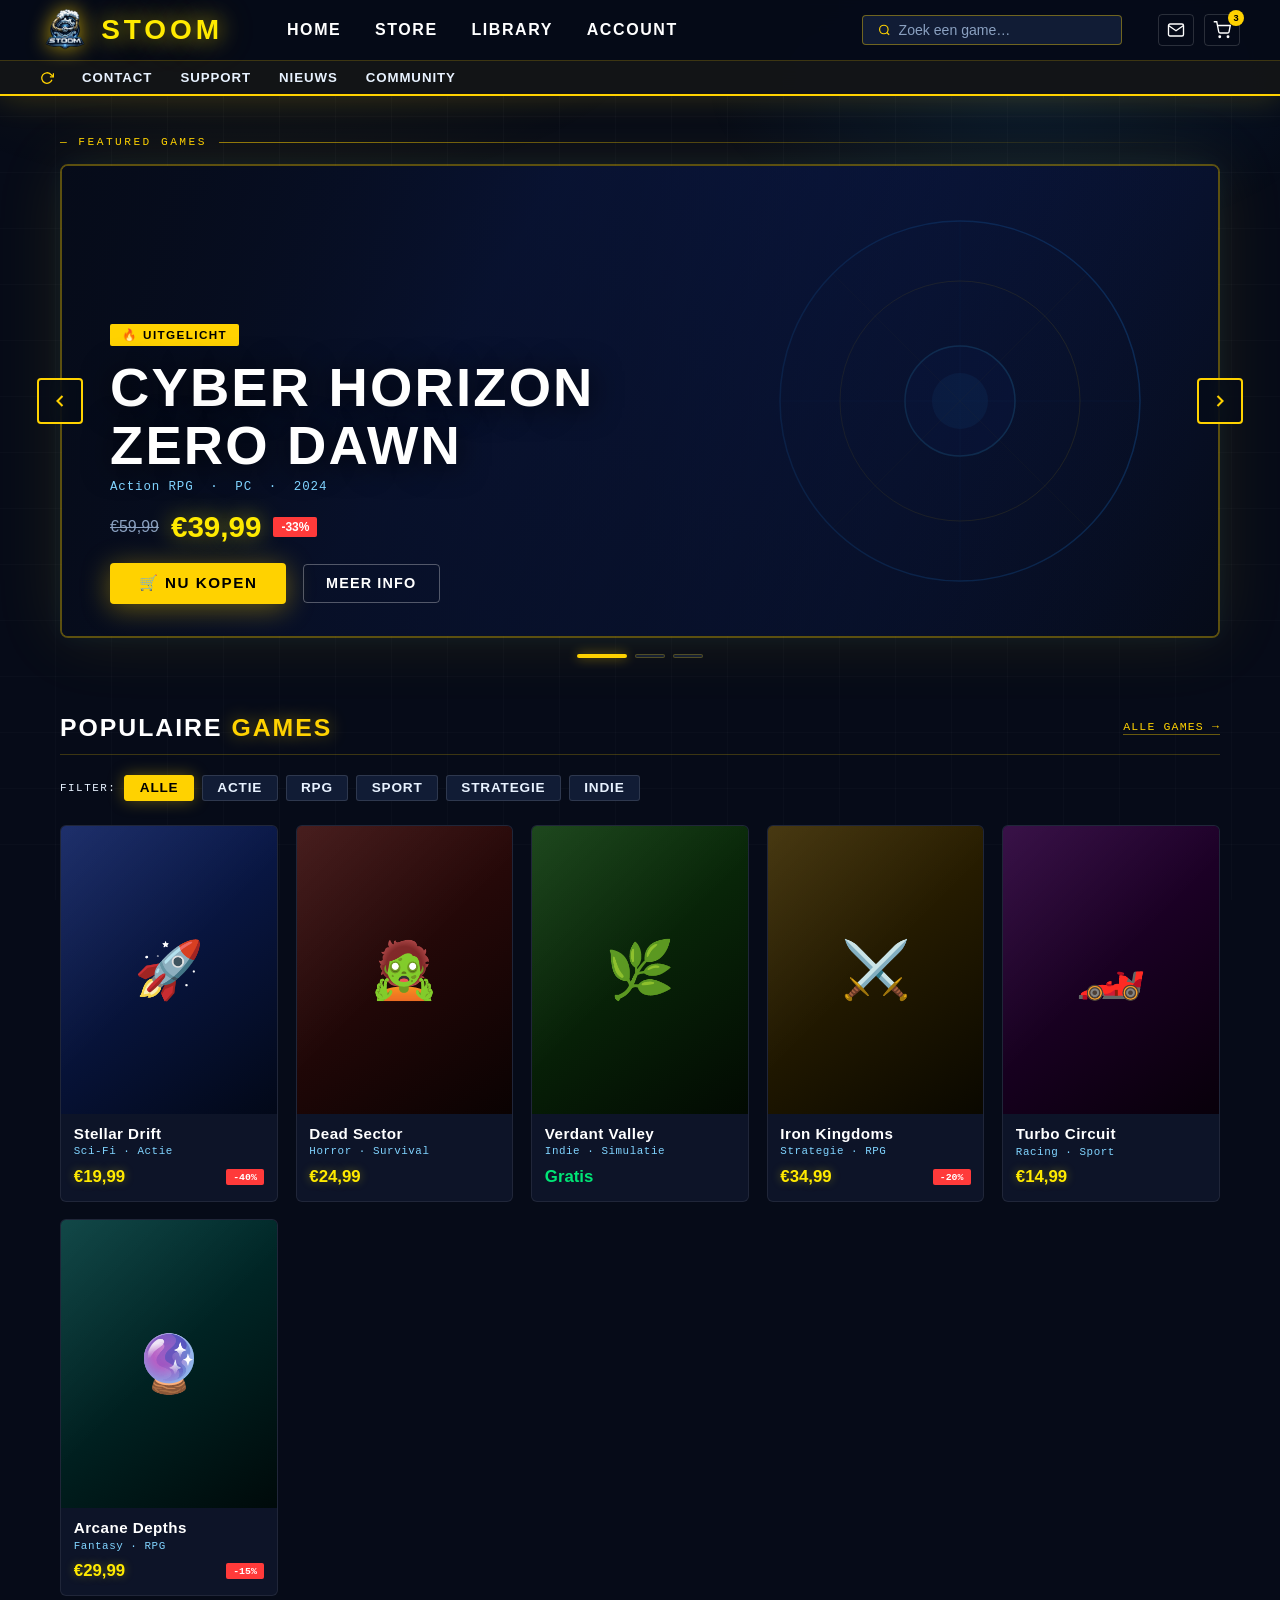
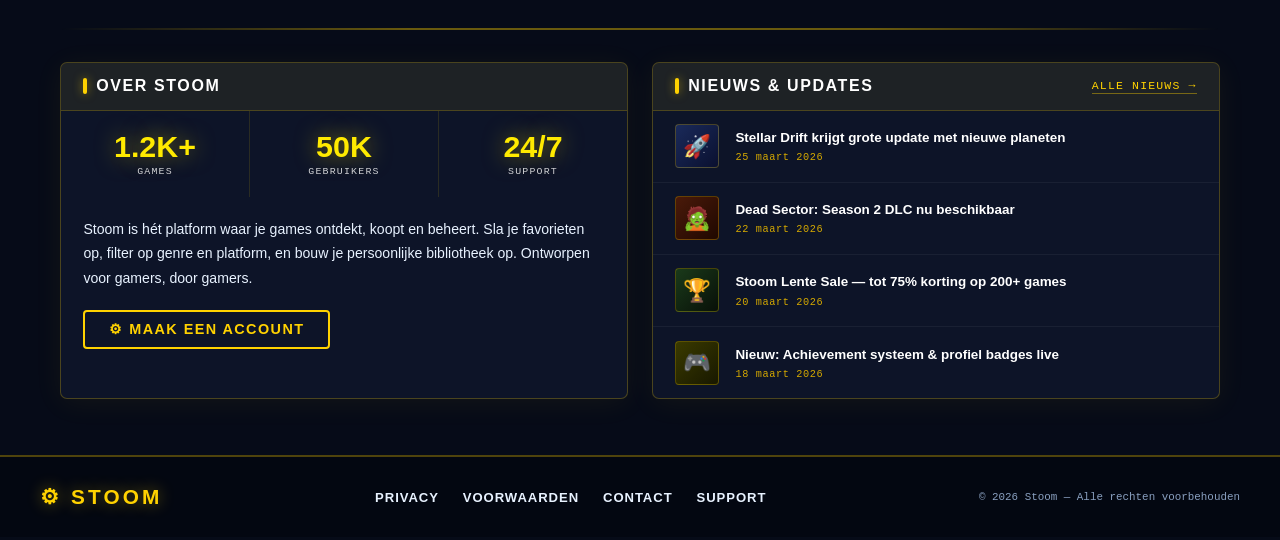
==== commit b48adfa7: "Library pagina's gelinked en library toegevoegd" ====
--- a/frontend/index.html
+++ b/frontend/index.html
@@ -19,8 +19,9 @@
     </a>
 
     <div class="nav-links">
-      <a href="store.html" class="active">Store</a>
-      <a href="#">Library</a>
+      <a href="index.html" class="active">Home</a>
+      <a href="store.html">Store</a>
+      <a href="library.html">Library</a>
       <a href="#">Account</a>
     </div>
 
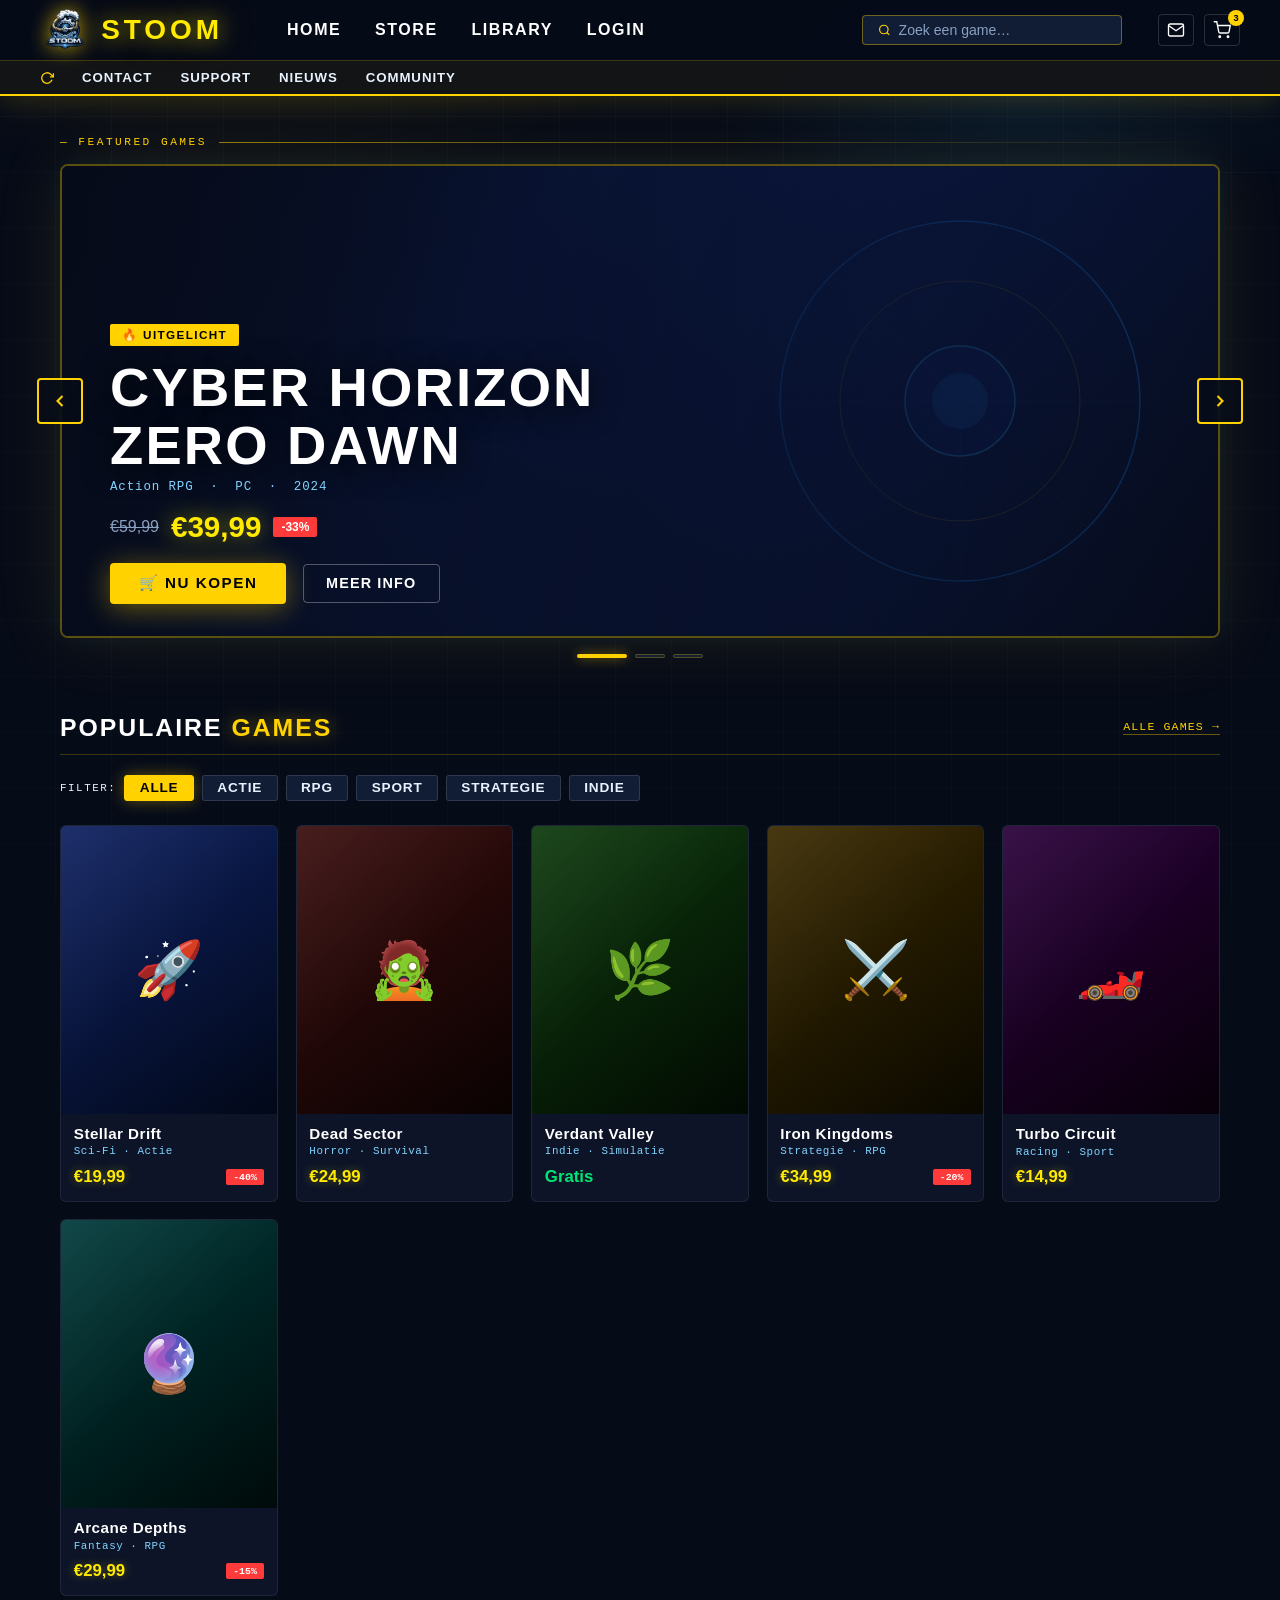
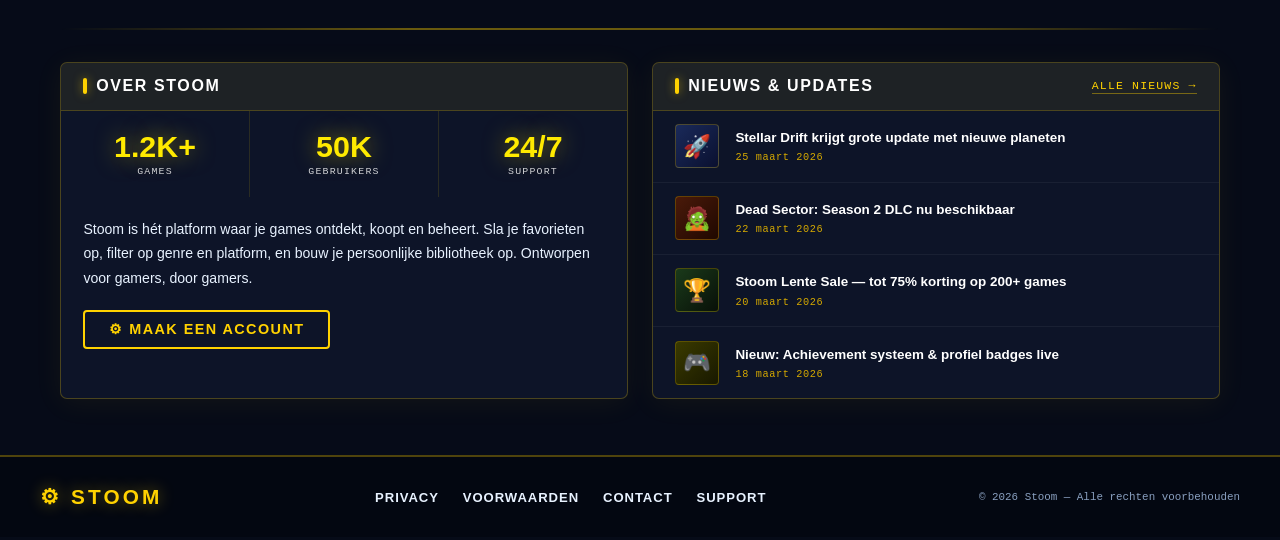
==== commit d42f2fe4: "veel" ====
--- a/frontend/index.html
+++ b/frontend/index.html
@@ -22,7 +22,7 @@
       <a href="index.html" class="active">Home</a>
       <a href="store.html">Store</a>
       <a href="library.html">Library</a>
-      <a href="#">Account</a>
+      <a href="login.html">Login</a>
     </div>
 
     <div class="nav-search">
@@ -56,7 +56,7 @@
         <path d="M20.49 15a9 9 0 1 1-2.12-9.36L23 10"/>
       </svg>
     </button>
-    <a href="#">Contact</a>
+    <a href="contact.html">Contact</a>
     <a href="#">Support</a>
     <a href="#">Nieuws</a>
     <a href="#">Community</a>
--- a/frontend/css/style.css
+++ b/frontend/css/style.css
@@ -220,6 +220,72 @@
 
     /* SECTION */
     .section { position: relative; z-index: 1; max-width: 1240px; margin: 0 auto; padding: 2rem 2.5rem; }
+
+    .auth-container {
+      min-height: calc(100vh - 140px);
+      display: flex; align-items: center; justify-content: center;
+      padding: 2rem 1rem;
+    }
+    .auth-card {
+      width: min(440px, 100%);
+      background: rgba(13, 20, 40, 0.95);
+      border: 1.5px solid rgba(255, 210, 0, 0.25);
+      border-radius: 10px;
+      padding: 2rem;
+      box-shadow: 0 10px 40px rgba(0, 0, 0, 0.45);
+    }
+    .auth-card h1 {
+      margin-bottom: 0.4rem;
+      font-family: 'Rajdhani', sans-serif;
+      font-size: 1.9rem;
+      font-weight: 700;
+      color: var(--gold-hot);
+    }
+    .auth-card p {
+      margin-bottom: 1.3rem;
+      color: var(--muted);
+    }
+    .auth-input {
+      width: 100%;
+      background: #0f1a35;
+      border: 1px solid rgba(255, 210, 0, 0.25);
+      border-radius: 5px;
+      color: var(--off-white);
+      font: 0.94rem 'Exo 2', sans-serif;
+      padding: 0.62rem 0.75rem;
+      margin-bottom: 1rem;
+      outline: none;
+    }
+    .auth-input:focus {
+      border-color: var(--gold);
+      box-shadow: 0 0 0 3px rgba(255, 210, 0, 0.16);
+    }
+    .auth-btn {
+      width: 100%;
+      border: none;
+      border-radius: 5px;
+      background: var(--gold);
+      color: #000;
+      font-family: 'Rajdhani', sans-serif;
+      font-weight: 700;
+      letter-spacing: 0.08em;
+      text-transform: uppercase;
+      padding: 0.65rem;
+      cursor: pointer;
+      transition: background 0.2s, transform 0.2s;
+      margin-top: 0.2rem;
+    }
+    .auth-btn:hover { background: var(--gold-hot); transform: translateY(-1px); }
+    .auth-extra { margin-top: 0.9rem; display: flex; justify-content: space-between; gap: 0.5rem; }
+    .auth-extra a {
+      color: var(--off-white);
+      font-family: 'Share Tech Mono', monospace;
+      font-size: 0.78rem;
+      text-decoration: none;
+      transition: color 0.15s;
+    }
+    .auth-extra a:hover { color: var(--gold); }
+
     .sec-head {
       display: flex; align-items: center; justify-content: space-between;
       margin-bottom: 1.25rem; padding-bottom: 0.75rem;
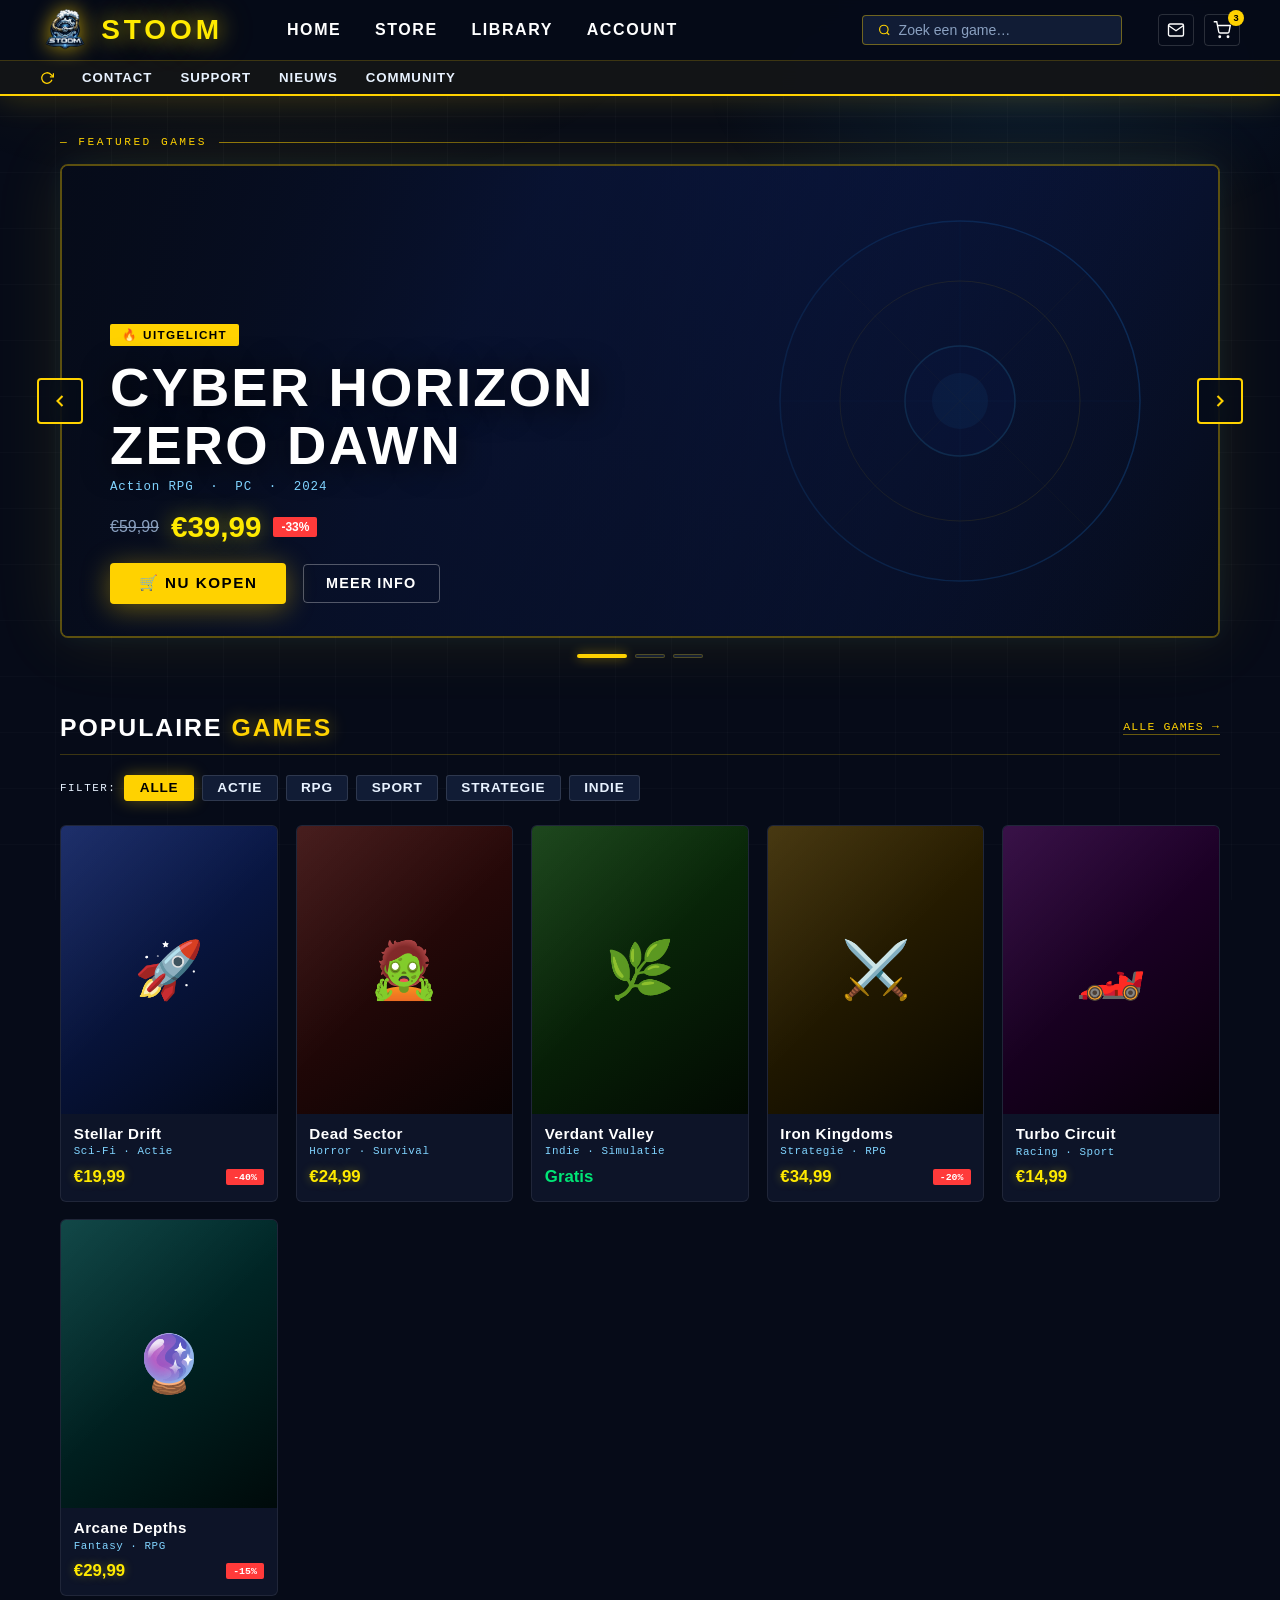
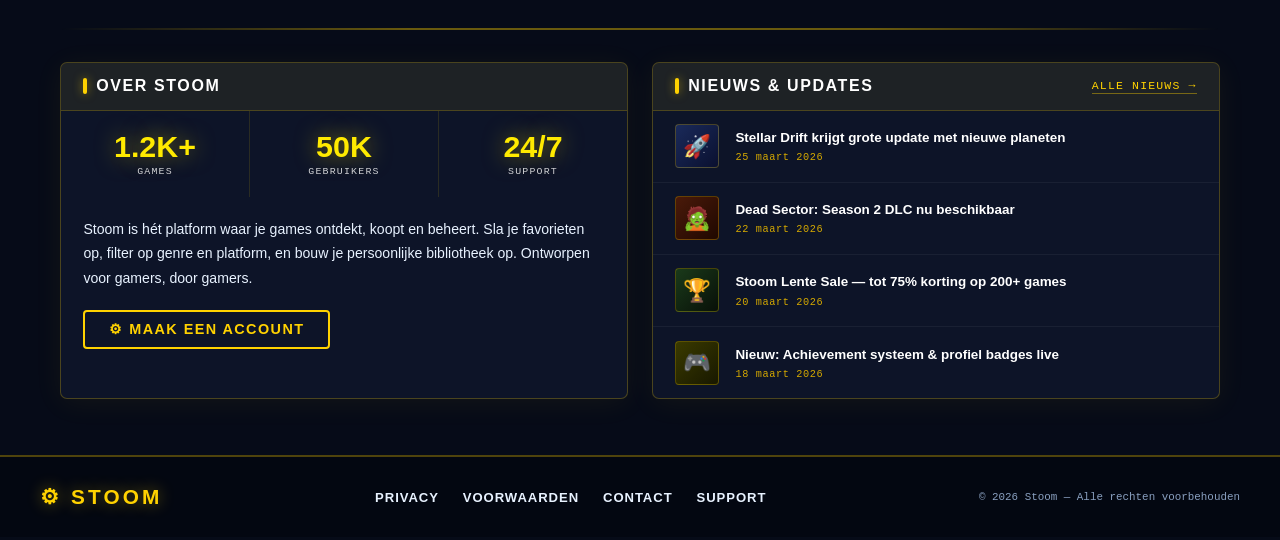
==== commit d8894cc3: "je kan nu filteren via de store en homepagina" ====
--- a/frontend/index.html
+++ b/frontend/index.html
@@ -22,7 +22,7 @@
       <a href="index.html" class="active">Home</a>
       <a href="store.html">Store</a>
       <a href="library.html">Library</a>
-      <a href="login.html">Login</a>
+      <a href="#">Account</a>
     </div>
 
     <div class="nav-search">
@@ -56,7 +56,7 @@
         <path d="M20.49 15a9 9 0 1 1-2.12-9.36L23 10"/>
       </svg>
     </button>
-    <a href="contact.html">Contact</a>
+    <a href="#">Contact</a>
     <a href="#">Support</a>
     <a href="#">Nieuws</a>
     <a href="#">Community</a>
@@ -178,7 +178,7 @@
     <button class="chip">Indie</button>
   </div>
   <div class="game-grid">
-    <a href="#" class="game-card">
+    <a href="#" class="game-card" data-genres="Sci-Fi, Actie">
       <div class="card-art ca-1">🚀</div>
       <div class="card-info">
         <div class="card-name">Stellar Drift</div>
@@ -186,7 +186,7 @@
         <div class="card-footer"><span class="card-price">€19,99</span><span class="card-disc">-40%</span></div>
       </div>
     </a>
-    <a href="#" class="game-card">
+    <a href="#" class="game-card" data-genres="Horror, Survival">
       <div class="card-art ca-2">🧟</div>
       <div class="card-info">
         <div class="card-name">Dead Sector</div>
@@ -194,7 +194,7 @@
         <div class="card-footer"><span class="card-price">€24,99</span></div>
       </div>
     </a>
-    <a href="#" class="game-card">
+    <a href="#" class="game-card" data-genres="Indie, Simulatie">
       <div class="card-art ca-3">🌿</div>
       <div class="card-info">
         <div class="card-name">Verdant Valley</div>
@@ -202,7 +202,7 @@
         <div class="card-footer"><span class="card-price free">Gratis</span></div>
       </div>
     </a>
-    <a href="#" class="game-card">
+    <a href="#" class="game-card" data-genres="Strategie, RPG">
       <div class="card-art ca-4">⚔️</div>
       <div class="card-info">
         <div class="card-name">Iron Kingdoms</div>
@@ -210,7 +210,7 @@
         <div class="card-footer"><span class="card-price">€34,99</span><span class="card-disc">-20%</span></div>
       </div>
     </a>
-    <a href="#" class="game-card">
+    <a href="#" class="game-card" data-genres="Racing, Sport">
       <div class="card-art ca-5">🏎️</div>
       <div class="card-info">
         <div class="card-name">Turbo Circuit</div>
@@ -218,7 +218,7 @@
         <div class="card-footer"><span class="card-price">€14,99</span></div>
       </div>
     </a>
-    <a href="#" class="game-card">
+    <a href="#" class="game-card" data-genres="Fantasy, RPG">
       <div class="card-art ca-6">🔮</div>
       <div class="card-info">
         <div class="card-name">Arcane Depths</div>
--- a/frontend/css/style.css
+++ b/frontend/css/style.css
@@ -220,72 +220,6 @@
 
     /* SECTION */
     .section { position: relative; z-index: 1; max-width: 1240px; margin: 0 auto; padding: 2rem 2.5rem; }
-
-    .auth-container {
-      min-height: calc(100vh - 140px);
-      display: flex; align-items: center; justify-content: center;
-      padding: 2rem 1rem;
-    }
-    .auth-card {
-      width: min(440px, 100%);
-      background: rgba(13, 20, 40, 0.95);
-      border: 1.5px solid rgba(255, 210, 0, 0.25);
-      border-radius: 10px;
-      padding: 2rem;
-      box-shadow: 0 10px 40px rgba(0, 0, 0, 0.45);
-    }
-    .auth-card h1 {
-      margin-bottom: 0.4rem;
-      font-family: 'Rajdhani', sans-serif;
-      font-size: 1.9rem;
-      font-weight: 700;
-      color: var(--gold-hot);
-    }
-    .auth-card p {
-      margin-bottom: 1.3rem;
-      color: var(--muted);
-    }
-    .auth-input {
-      width: 100%;
-      background: #0f1a35;
-      border: 1px solid rgba(255, 210, 0, 0.25);
-      border-radius: 5px;
-      color: var(--off-white);
-      font: 0.94rem 'Exo 2', sans-serif;
-      padding: 0.62rem 0.75rem;
-      margin-bottom: 1rem;
-      outline: none;
-    }
-    .auth-input:focus {
-      border-color: var(--gold);
-      box-shadow: 0 0 0 3px rgba(255, 210, 0, 0.16);
-    }
-    .auth-btn {
-      width: 100%;
-      border: none;
-      border-radius: 5px;
-      background: var(--gold);
-      color: #000;
-      font-family: 'Rajdhani', sans-serif;
-      font-weight: 700;
-      letter-spacing: 0.08em;
-      text-transform: uppercase;
-      padding: 0.65rem;
-      cursor: pointer;
-      transition: background 0.2s, transform 0.2s;
-      margin-top: 0.2rem;
-    }
-    .auth-btn:hover { background: var(--gold-hot); transform: translateY(-1px); }
-    .auth-extra { margin-top: 0.9rem; display: flex; justify-content: space-between; gap: 0.5rem; }
-    .auth-extra a {
-      color: var(--off-white);
-      font-family: 'Share Tech Mono', monospace;
-      font-size: 0.78rem;
-      text-decoration: none;
-      transition: color 0.15s;
-    }
-    .auth-extra a:hover { color: var(--gold); }
-
     .sec-head {
       display: flex; align-items: center; justify-content: space-between;
       margin-bottom: 1.25rem; padding-bottom: 0.75rem;
@@ -361,6 +295,7 @@
       color: var(--gold-hot); text-shadow: 0 0 10px rgba(255,234,0,0.35);
     }
     .card-price.free { color: var(--green); text-shadow: none; }
+    .hidden { display: none !important; }
     .card-disc { background: var(--red); color: #fff; font-size: 0.62rem; font-weight: 700; padding: 0.15rem 0.45rem; border-radius: 2px; font-family: 'Share Tech Mono', monospace; }
 
     /* DIVIDER */
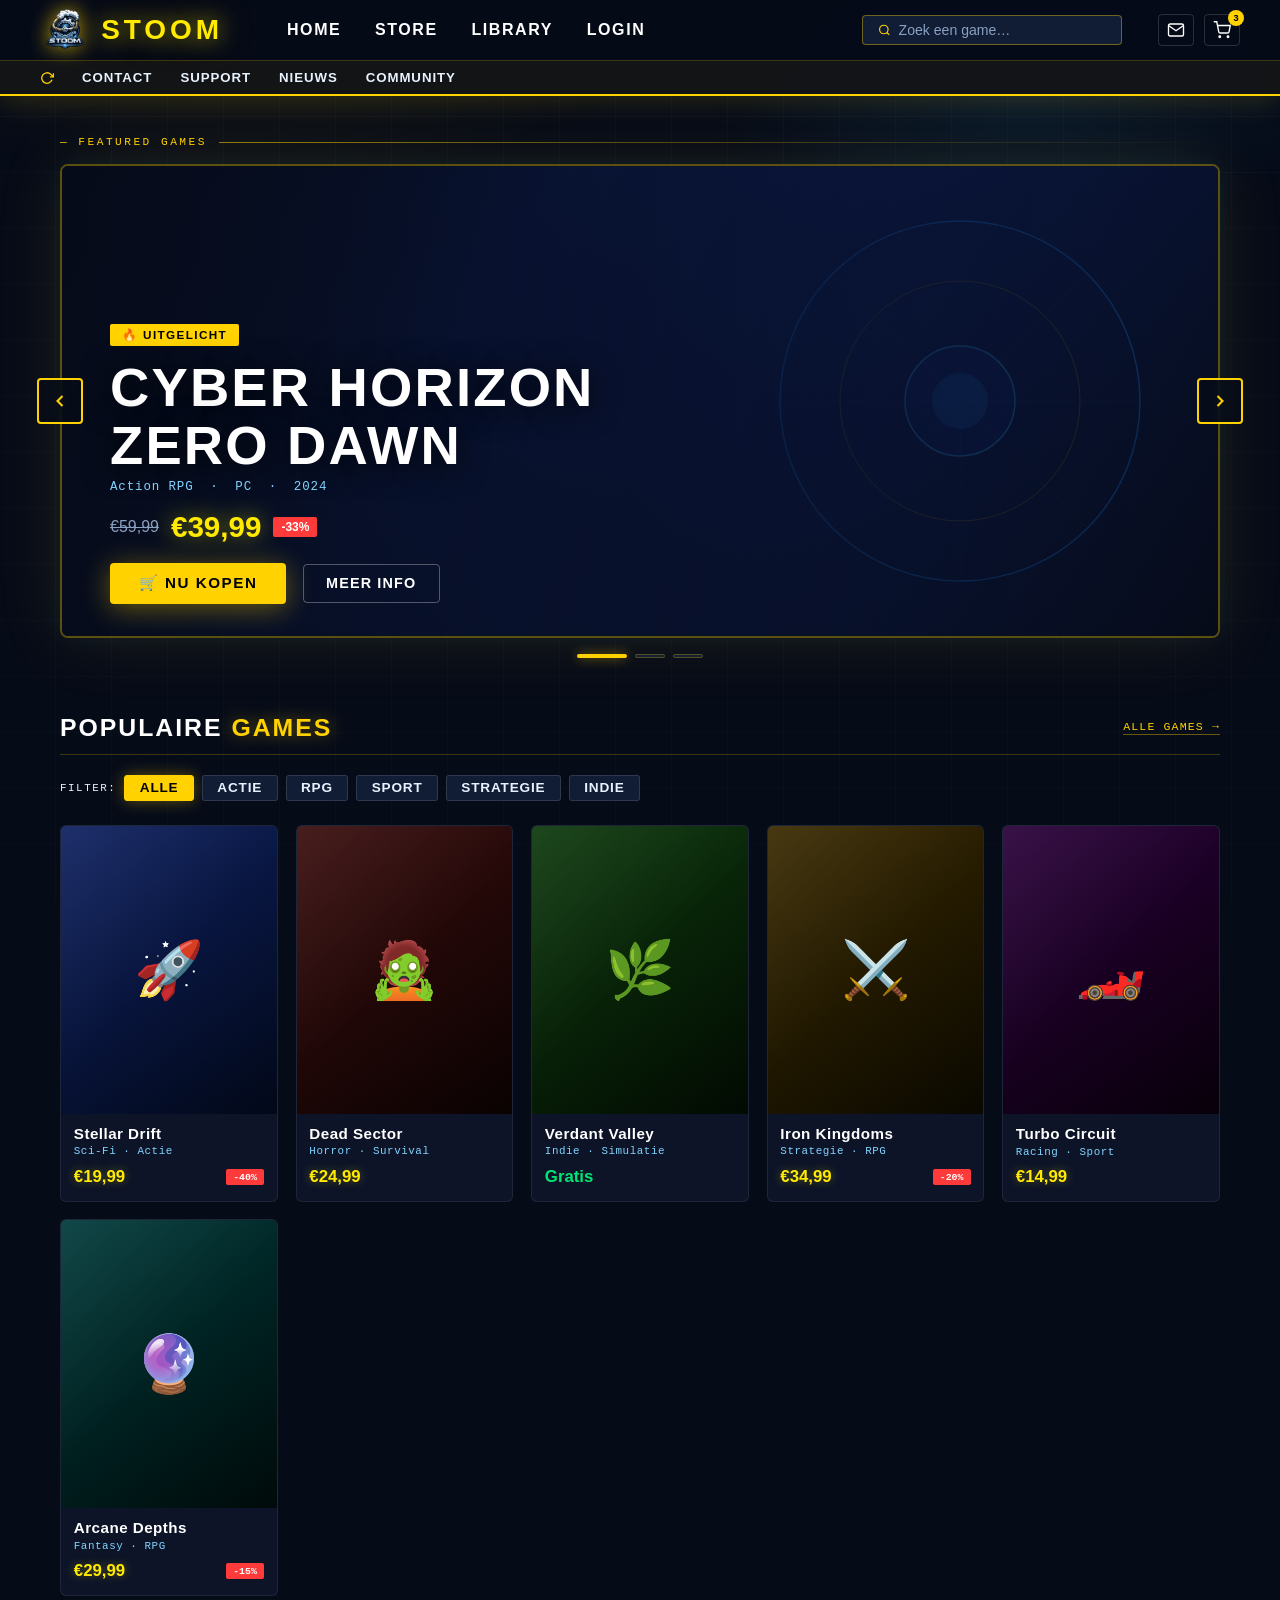
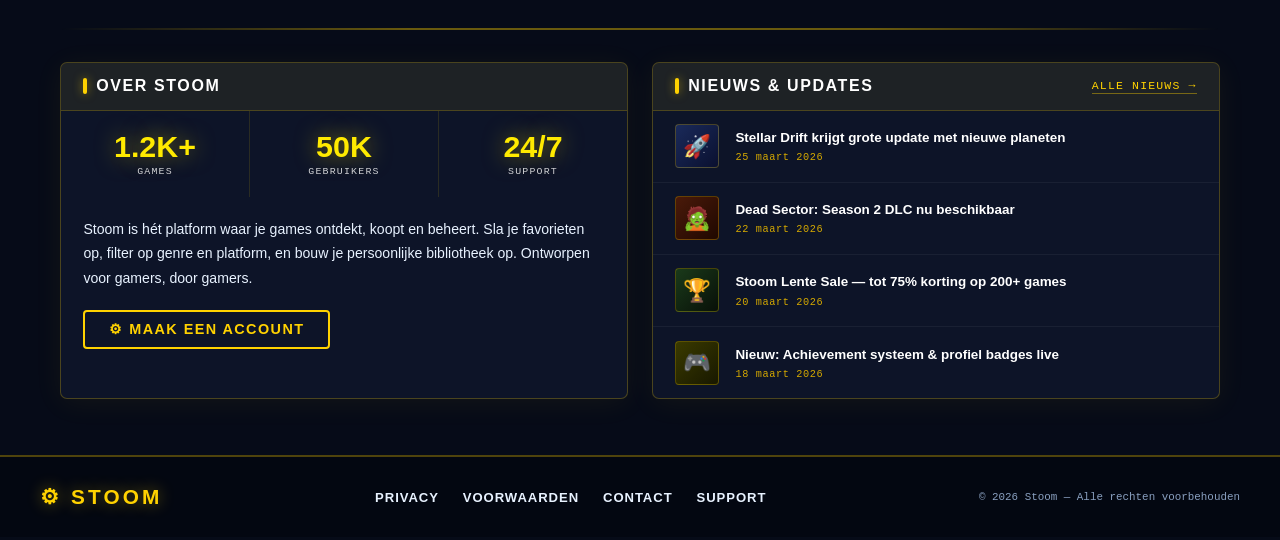
==== commit 01f8ae8c: "Merge branch 'main' of https://github.com/LMaerkens/stoom" ====
--- a/frontend/index.html
+++ b/frontend/index.html
@@ -22,7 +22,7 @@
       <a href="index.html" class="active">Home</a>
       <a href="store.html">Store</a>
       <a href="library.html">Library</a>
-      <a href="#">Account</a>
+      <a href="login.html">Login</a>
     </div>
 
     <div class="nav-search">
@@ -56,7 +56,7 @@
         <path d="M20.49 15a9 9 0 1 1-2.12-9.36L23 10"/>
       </svg>
     </button>
-    <a href="#">Contact</a>
+    <a href="contact.html">Contact</a>
     <a href="#">Support</a>
     <a href="#">Nieuws</a>
     <a href="#">Community</a>
--- a/frontend/css/style.css
+++ b/frontend/css/style.css
@@ -220,6 +220,72 @@
 
     /* SECTION */
     .section { position: relative; z-index: 1; max-width: 1240px; margin: 0 auto; padding: 2rem 2.5rem; }
+
+    .auth-container {
+      min-height: calc(100vh - 140px);
+      display: flex; align-items: center; justify-content: center;
+      padding: 2rem 1rem;
+    }
+    .auth-card {
+      width: min(440px, 100%);
+      background: rgba(13, 20, 40, 0.95);
+      border: 1.5px solid rgba(255, 210, 0, 0.25);
+      border-radius: 10px;
+      padding: 2rem;
+      box-shadow: 0 10px 40px rgba(0, 0, 0, 0.45);
+    }
+    .auth-card h1 {
+      margin-bottom: 0.4rem;
+      font-family: 'Rajdhani', sans-serif;
+      font-size: 1.9rem;
+      font-weight: 700;
+      color: var(--gold-hot);
+    }
+    .auth-card p {
+      margin-bottom: 1.3rem;
+      color: var(--muted);
+    }
+    .auth-input {
+      width: 100%;
+      background: #0f1a35;
+      border: 1px solid rgba(255, 210, 0, 0.25);
+      border-radius: 5px;
+      color: var(--off-white);
+      font: 0.94rem 'Exo 2', sans-serif;
+      padding: 0.62rem 0.75rem;
+      margin-bottom: 1rem;
+      outline: none;
+    }
+    .auth-input:focus {
+      border-color: var(--gold);
+      box-shadow: 0 0 0 3px rgba(255, 210, 0, 0.16);
+    }
+    .auth-btn {
+      width: 100%;
+      border: none;
+      border-radius: 5px;
+      background: var(--gold);
+      color: #000;
+      font-family: 'Rajdhani', sans-serif;
+      font-weight: 700;
+      letter-spacing: 0.08em;
+      text-transform: uppercase;
+      padding: 0.65rem;
+      cursor: pointer;
+      transition: background 0.2s, transform 0.2s;
+      margin-top: 0.2rem;
+    }
+    .auth-btn:hover { background: var(--gold-hot); transform: translateY(-1px); }
+    .auth-extra { margin-top: 0.9rem; display: flex; justify-content: space-between; gap: 0.5rem; }
+    .auth-extra a {
+      color: var(--off-white);
+      font-family: 'Share Tech Mono', monospace;
+      font-size: 0.78rem;
+      text-decoration: none;
+      transition: color 0.15s;
+    }
+    .auth-extra a:hover { color: var(--gold); }
+
     .sec-head {
       display: flex; align-items: center; justify-content: space-between;
       margin-bottom: 1.25rem; padding-bottom: 0.75rem;
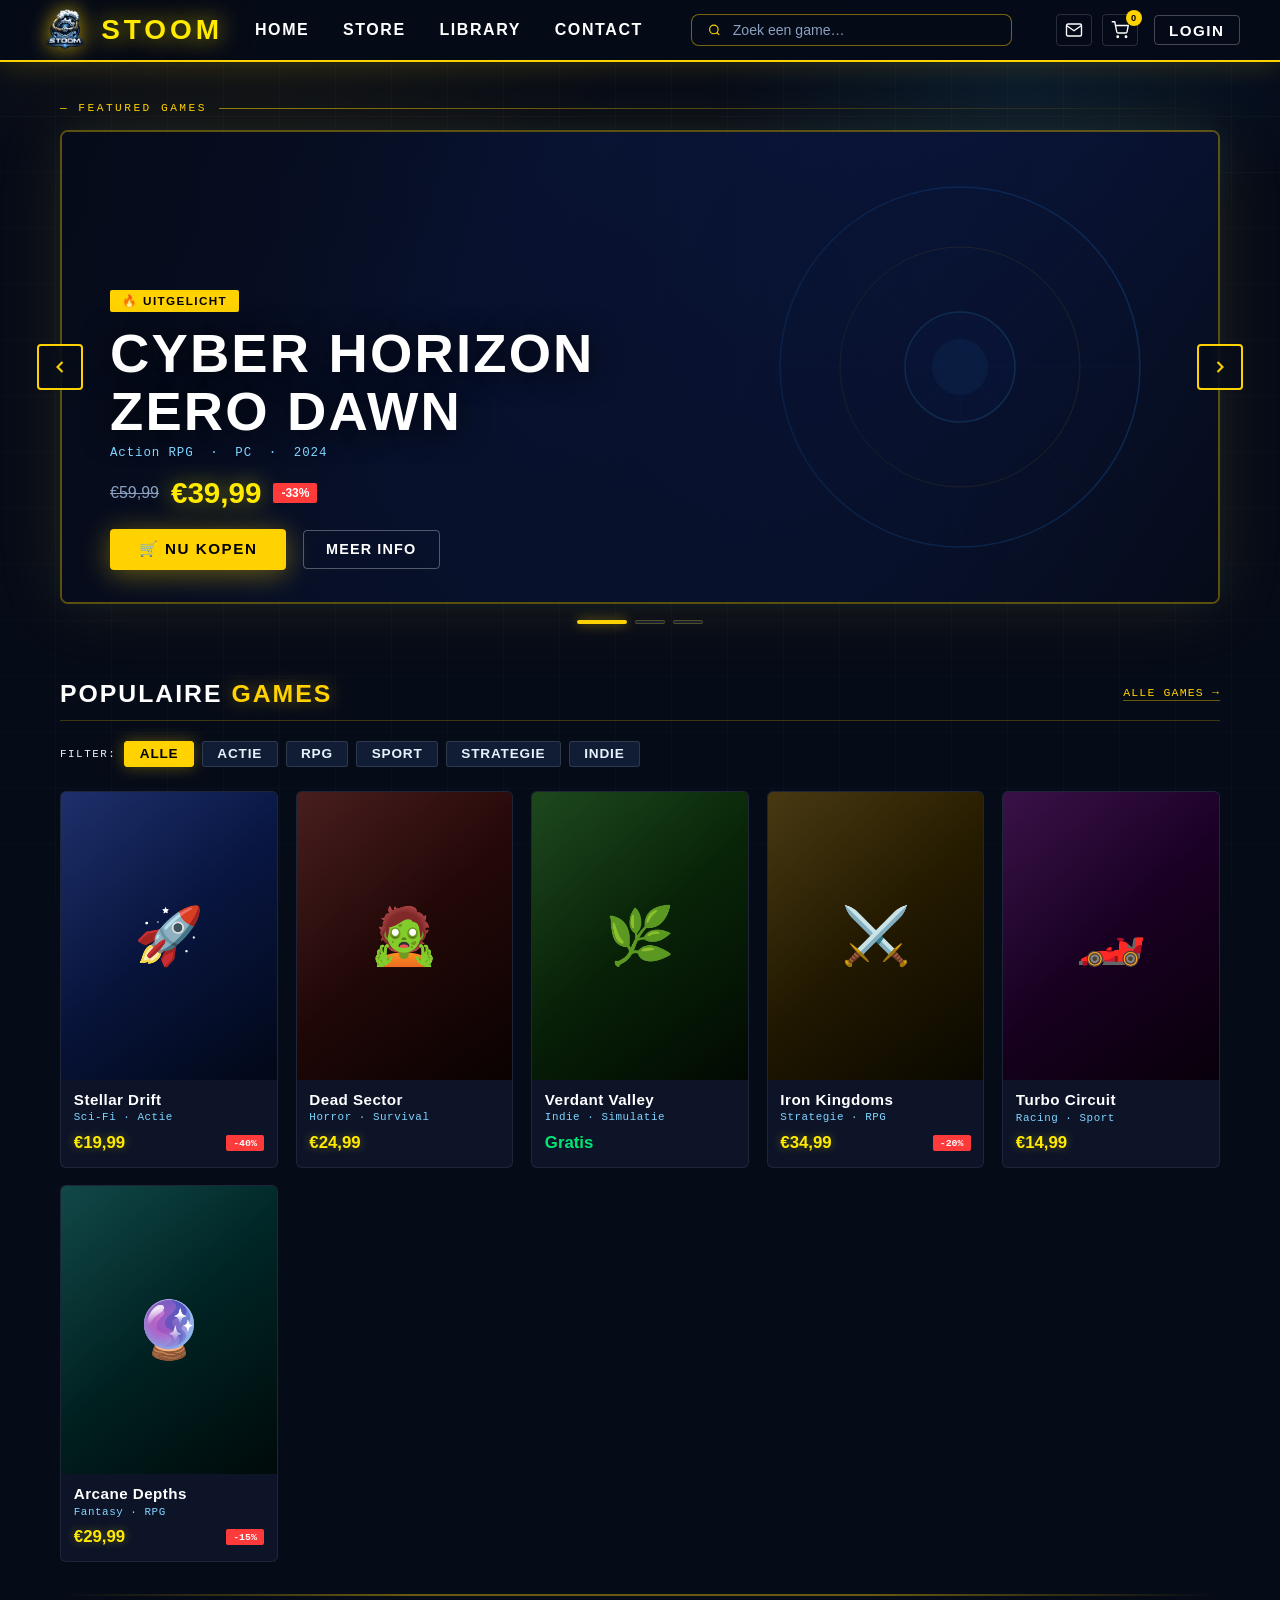
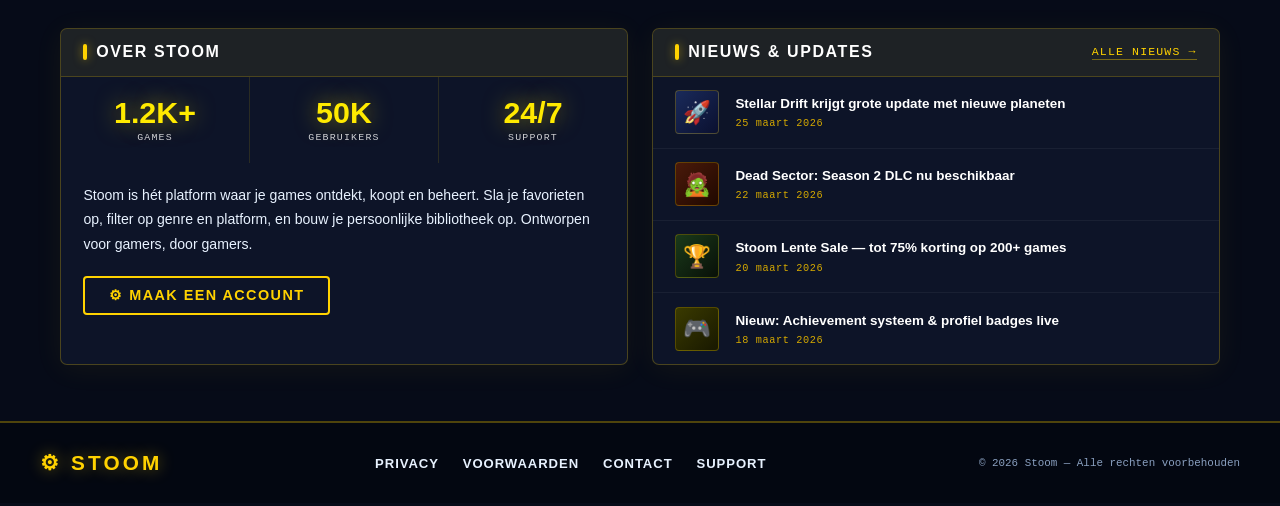
==== commit bc6169f0: "hoi" ====
--- a/frontend/index.html
+++ b/frontend/index.html
@@ -13,16 +13,18 @@
 <nav>
   
   <div class="nav-top">
-    <a href="#" class="nav-logo">
-      <img src="css/betere-stoom.png" alt="Stoom logo" class="logo-icon" />
-      <span class="logo-text">Stoom</span>
-    </a>
-
-    <div class="nav-links">
-      <a href="index.html" class="active">Home</a>
-      <a href="store.html">Store</a>
-      <a href="library.html">Library</a>
-      <a href="login.html">Login</a>
+    <div class="nav-left">
+      <a href="#" class="nav-logo">
+        <img src="css/betere-stoom.png" alt="Stoom logo" class="logo-icon" />
+        <span class="logo-text">Stoom</span>
+      </a>
+
+      <div class="nav-links">
+        <a href="index.html" class="active">Home</a>
+        <a href="store.html">Store</a>
+        <a href="library.html">Library</a>
+        <a href="contact.html">Contact</a>
+      </div>
     </div>
 
     <div class="nav-search">
@@ -32,35 +34,27 @@
       <input type="text" placeholder="Zoek een game…" />
     </div>
 
-    <div class="nav-icons">
-      <button class="nav-icon-btn" title="Berichten">
-        <svg width="18" height="18" viewBox="0 0 24 24" fill="none" stroke="currentColor" stroke-width="1.8">
-          <path d="M4 4h16c1.1 0 2 .9 2 2v12c0 1.1-.9 2-2 2H4c-1.1 0-2-.9-2-2V6c0-1.1.9-2 2-2z"/>
-          <polyline points="22,6 12,13 2,6"/>
-        </svg>
-      </button>
-      <button class="nav-icon-btn" title="Winkelwagen">
-        <svg width="18" height="18" viewBox="0 0 24 24" fill="none" stroke="currentColor" stroke-width="1.8">
-          <circle cx="9" cy="21" r="1"/><circle cx="20" cy="21" r="1"/>
-          <path d="M1 1h4l2.68 13.39a2 2 0 0 0 2 1.61h9.72a2 2 0 0 0 2-1.61L23 6H6"/>
-        </svg>
-        <span class="cart-badge">3</span>
-      </button>
-    </div>
-  </div>
-
-  <div class="nav-bottom">
-    <button class="nav-refresh" id="refreshBtn">
-      <svg width="14" height="14" viewBox="0 0 24 24" fill="none" stroke="currentColor" stroke-width="2.2">
-        <polyline points="23 4 23 10 17 10"/>
-        <path d="M20.49 15a9 9 0 1 1-2.12-9.36L23 10"/>
-      </svg>
-    </button>
-    <a href="contact.html">Contact</a>
-    <a href="#">Support</a>
-    <a href="#">Nieuws</a>
-    <a href="#">Community</a>
-  </div>
+    <div class="nav-right">
+      <div class="nav-icons">
+        <button class="nav-icon-btn" title="Berichten">
+          <svg width="18" height="18" viewBox="0 0 24 24" fill="none" stroke="currentColor" stroke-width="1.8">
+            <path d="M4 4h16c1.1 0 2 .9 2 2v12c0 1.1-.9 2-2 2H4c-1.1 0-2-.9-2-2V6c0-1.1.9-2 2-2z"/>
+            <polyline points="22,6 12,13 2,6"/>
+          </svg>
+        </button>
+        <button class="nav-icon-btn" title="Winkelwagen">
+          <svg width="18" height="18" viewBox="0 0 24 24" fill="none" stroke="currentColor" stroke-width="1.8">
+            <circle cx="9" cy="21" r="1"/><circle cx="20" cy="21" r="1"/>
+            <path d="M1 1h4l2.68 13.39a2 2 0 0 0 2 1.61h9.72a2 2 0 0 0 2-1.61L23 6H6"/>
+          </svg>
+          <span class="cart-badge">3</span>
+        </button>
+      </div>
+      <a href="login.html" class="nav-login">Login</a>
+    </div>
+  </div>
+
+  
 </nav>
 
 <!-- HERO -->
@@ -284,6 +278,135 @@
   <div class="foot-copy">© 2026 Stoom — Alle rechten voorbehouden</div>
 </footer>
 
+<!-- PURCHASE MODAL -->
+<div id="purchaseModal" class="modal">
+  <div class="modal-content">
+    <div class="modal-header">
+      <h3>Game Kopen</h3>
+      <button class="modal-close" id="modalClose">&times;</button>
+    </div>
+    <div class="modal-body">
+      <div class="game-purchase-info">
+        <div class="purchase-icon">🎮</div>
+        <div class="purchase-details">
+          <h4 id="purchaseGameName">Game Naam</h4>
+          <p id="purchaseGameGenre">Genre</p>
+          <div class="purchase-price">
+            <span id="purchasePrice">€0,00</span>
+          </div>
+        </div>
+      </div>
+      <div class="purchase-confirm">
+        <p>Weet je zeker dat je deze game wilt kopen?</p>
+        <div class="purchase-buttons">
+          <button class="btn-cancel" id="cancelPurchase">Annuleren</button>
+          <button class="btn-confirm" id="confirmPurchase">🛒 Bevestigen</button>
+        </div>
+      </div>
+    </div>
+  </div>
+</div>
+
 <script src="js/app.js"></script>
+<script>
+// Purchase functionality
+let currentGameToBuy = null;
+
+function showPurchaseModal(gameName, gameGenre, gamePrice, gameIcon) {
+  currentGameToBuy = { name: gameName, genre: gameGenre, price: gamePrice, icon: gameIcon };
+  
+  document.getElementById('purchaseGameName').textContent = gameName;
+  document.getElementById('purchaseGameGenre').textContent = gameGenre;
+  document.getElementById('purchasePrice').textContent = gamePrice;
+  document.querySelector('.purchase-icon').textContent = gameIcon;
+  
+  document.getElementById('purchaseModal').style.display = 'flex';
+}
+
+function hidePurchaseModal() {
+  document.getElementById('purchaseModal').style.display = 'none';
+  currentGameToBuy = null;
+}
+
+function purchaseGame() {
+  if (!currentGameToBuy) return;
+  
+  // Get existing purchased games from localStorage
+  let purchasedGames = JSON.parse(localStorage.getItem('purchasedGames') || '[]');
+  
+  // Check if game is already purchased
+  const alreadyPurchased = purchasedGames.some(game => game.name === currentGameToBuy.name);
+  
+  if (alreadyPurchased) {
+    alert('Je hebt deze game al gekocht!');
+    hidePurchaseModal();
+    return;
+  }
+  
+  // Add to purchased games
+  purchasedGames.push({
+    name: currentGameToBuy.name,
+    genre: currentGameToBuy.genre,
+    price: currentGameToBuy.price,
+    icon: currentGameToBuy.icon,
+    purchasedDate: new Date().toISOString()
+  });
+  
+  // Save to localStorage
+  localStorage.setItem('purchasedGames', JSON.stringify(purchasedGames));
+  
+  // Show success message
+  alert(`🎉 Gefeliciteerd! "${currentGameToBuy.name}" is toegevoegd aan je bibliotheek!`);
+  
+  hidePurchaseModal();
+  
+  // Update cart badge if it exists
+  updateCartBadge();
+}
+
+// Event listeners
+document.addEventListener('DOMContentLoaded', function() {
+  // Modal close buttons
+  document.getElementById('modalClose').addEventListener('click', hidePurchaseModal);
+  document.getElementById('cancelPurchase').addEventListener('click', hidePurchaseModal);
+  document.getElementById('confirmPurchase').addEventListener('click', purchaseGame);
+  
+  // Close modal when clicking outside
+  document.getElementById('purchaseModal').addEventListener('click', function(e) {
+    if (e.target === this) {
+      hidePurchaseModal();
+    }
+  });
+  
+  // Add click handlers to all buy buttons
+  document.querySelectorAll('.btn-buy').forEach(button => {
+    button.addEventListener('click', function(e) {
+      e.preventDefault();
+      
+      // Find the game card or slide content
+      const gameCard = this.closest('.game-card') || this.closest('.slide-content');
+      if (!gameCard) return;
+      
+      const gameName = gameCard.querySelector('.card-name, .slide-title')?.textContent || 'Onbekende Game';
+      const gameGenre = gameCard.querySelector('.card-genre, .slide-sub')?.textContent || 'Onbekend Genre';
+      const gamePrice = gameCard.querySelector('.card-price, .price-new')?.textContent || '€0,00';
+      const gameIcon = gameCard.querySelector('.card-art')?.textContent || '🎮';
+      
+      showPurchaseModal(gameName, gameGenre, gamePrice, gameIcon);
+    });
+  });
+  
+  // Update cart badge on page load
+  updateCartBadge();
+});
+
+function updateCartBadge() {
+  const purchasedGames = JSON.parse(localStorage.getItem('purchasedGames') || '[]');
+  const cartBadge = document.querySelector('.cart-badge');
+  if (cartBadge) {
+    cartBadge.textContent = purchasedGames.length;
+  }
+}
+</script>
 </body>
 </html>
--- a/frontend/css/style.css
+++ b/frontend/css/style.css
@@ -41,8 +41,11 @@
       box-shadow: 0 2px 30px rgba(255,210,0,0.18);
     }
     .nav-top {
-      display: flex; align-items: center;
-      padding: 0 2.5rem; height: 60px; gap: 1.5rem;
+      display: flex; align-items: center; justify-content: space-between;
+      padding: 0 2.5rem; height: 60px; gap: 1rem;
+    }
+    .nav-left, .nav-right {
+      display: flex; align-items: center; gap: 1rem;
     }
     .nav-logo {
       display: flex; align-items: center; gap: 0.7rem;
@@ -57,7 +60,7 @@
       color: var(--gold-hot);
       text-shadow: 0 0 22px rgba(255,234,0,0.65), 0 0 45px rgba(255,210,0,0.3);
     }
-    .nav-links { display: flex; align-items: center; gap: 0.1rem; margin-left: 1.5rem; }
+    .nav-links { display: flex; align-items: center; gap: 0.1rem; }
     .nav-links a {
       color: var(--white); text-decoration: none;
       font-family: 'Rajdhani', sans-serif;
@@ -68,12 +71,13 @@
     }
     .nav-links a:hover { color: var(--gold-hot); background: rgba(255,210,0,0.12); }
     .nav-search {
-      margin-left: auto;
-      display: flex; align-items: center; gap: 0.5rem;
-      background: var(--panel2);
-      border: 1.5px solid rgba(255,210,0,0.4);
-      border-radius: 4px; padding: 0.4rem 0.9rem; width: 260px;
-      transition: border-color 0.2s;
+      display: flex; align-items: center; gap: 0.75rem;
+      flex: 1 1 500px; max-width: 580px; min-width: 260px;
+      margin: 0 1rem;
+      background: rgba(6,11,24,0.85);
+      border: 1.5px solid rgba(255,210,0,0.45);
+      border-radius: 8px; padding: 0.45rem 1rem;
+      transition: border-color 0.2s, box-shadow 0.2s;
     }
     .nav-search:focus-within { border-color: var(--gold); box-shadow: 0 0 0 3px rgba(255,210,0,0.12); }
     .nav-search input {
@@ -90,6 +94,20 @@
       position: relative; display: flex; align-items: center;
     }
     .nav-icon-btn:hover { color: var(--gold-hot); border-color: var(--gold); background: rgba(255,210,0,0.09); }
+    .nav-login {
+      text-decoration: none;
+      color: var(--white);
+      font-family: 'Rajdhani', sans-serif;
+      font-size: 0.95rem;
+      font-weight: 700;
+      letter-spacing: 0.1em;
+      text-transform: uppercase;
+      border: 1.5px solid rgba(255,255,255,0.25);
+      border-radius: 4px;
+      padding: 0.35rem 0.9rem;
+      transition: color 0.15s, border-color 0.15s, background 0.15s;
+    }
+    .nav-login:hover { color: var(--gold-hot); border-color: var(--gold); background: rgba(255,210,0,0.12); }
     .cart-badge {
       position: absolute; top: -5px; right: -5px;
       background: var(--gold); color: #000;
@@ -235,30 +253,47 @@
       box-shadow: 0 10px 40px rgba(0, 0, 0, 0.45);
     }
     .auth-card h1 {
-      margin-bottom: 0.4rem;
-      font-family: 'Rajdhani', sans-serif;
-      font-size: 1.9rem;
-      font-weight: 700;
+      margin-bottom: 0.6rem;
+      font-family: 'Rajdhani', sans-serif;
+      font-size: 2rem;
+      font-weight: 800;
       color: var(--gold-hot);
+      letter-spacing: 0.04em;
+      text-transform: uppercase;
+      text-shadow: 0 0 14px rgba(255,234,0,0.3);
     }
     .auth-card p {
       margin-bottom: 1.3rem;
+      color: var(--off-white);
+      font-size: 0.95rem;
+      line-height: 1.5;
+    }
+    .auth-card label {
+      display: block;
+      margin-bottom: 0.36rem;
       color: var(--muted);
+      font-family: 'Share Tech Mono', monospace;
+      font-size: 0.78rem;
+      text-transform: uppercase;
+      letter-spacing: 0.12em;
     }
     .auth-input {
       width: 100%;
-      background: #0f1a35;
-      border: 1px solid rgba(255, 210, 0, 0.25);
-      border-radius: 5px;
+      font-size: 0.95rem;
+      border-radius: 8px;
+      padding: 0.75rem 0.85rem;
+      border: 1px solid rgba(255, 210, 0, 0.2);
+      background: linear-gradient(145deg, #0c1530, #10233f);
       color: var(--off-white);
-      font: 0.94rem 'Exo 2', sans-serif;
-      padding: 0.62rem 0.75rem;
+      font-family: 'Exo 2', sans-serif;
       margin-bottom: 1rem;
       outline: none;
+      transition: border-color 0.2s, box-shadow 0.2s, transform 0.2s;
     }
     .auth-input:focus {
       border-color: var(--gold);
       box-shadow: 0 0 0 3px rgba(255, 210, 0, 0.16);
+      transform: translateY(-1px);
     }
     .auth-btn {
       width: 100%;
@@ -493,4 +528,257 @@
       .slide-content { width: 85%; padding: 1.25rem 1.5rem; }
       .carousel-arrow.left { left: 6px; } .carousel-arrow.right { right: 6px; }
       footer { flex-direction: column; gap: 1rem; text-align: center; }
-    }+    }
+
+/* MODAL STYLES */
+.modal {
+  display: none;
+  position: fixed;
+  z-index: 1000;
+  left: 0;
+  top: 0;
+  width: 100%;
+  height: 100%;
+  background-color: rgba(0, 0, 0, 0.8);
+  backdrop-filter: blur(4px);
+}
+
+.modal-content {
+  background: var(--panel);
+  border: 2px solid var(--gold);
+  border-radius: 8px;
+  margin: 15% auto;
+  padding: 2rem;
+  width: 90%;
+  max-width: 400px;
+  box-shadow: 0 10px 40px rgba(255, 210, 0, 0.3);
+  animation: modalFadeIn 0.3s ease-out;
+}
+
+@keyframes modalFadeIn {
+  from { opacity: 0; transform: scale(0.9) translateY(-20px); }
+  to { opacity: 1; transform: scale(1) translateY(0); }
+}
+
+.modal-header {
+  text-align: center;
+  margin-bottom: 1.5rem;
+}
+
+.modal-title {
+  font-family: 'Rajdhani', sans-serif;
+  font-size: 1.5rem;
+  font-weight: 700;
+  color: var(--gold-hot);
+  text-transform: uppercase;
+  letter-spacing: 0.1em;
+  margin-bottom: 0.5rem;
+}
+
+.modal-body {
+  text-align: center;
+  margin-bottom: 2rem;
+}
+
+.modal-text {
+  color: var(--off-white);
+  font-size: 0.95rem;
+  line-height: 1.5;
+  margin-bottom: 1rem;
+}
+
+.game-info {
+  background: rgba(255, 210, 0, 0.05);
+  border: 1px solid rgba(255, 210, 0, 0.2);
+  border-radius: 6px;
+  padding: 1rem;
+  margin-bottom: 1rem;
+}
+
+.game-name {
+  font-family: 'Rajdhani', sans-serif;
+  font-size: 1.1rem;
+  font-weight: 700;
+  color: #ffffff;
+  margin-bottom: 0.5rem;
+}
+
+.game-price {
+  font-family: 'Rajdhani', sans-serif;
+  font-size: 1.2rem;
+  font-weight: 700;
+  color: var(--gold-hot);
+}
+
+.modal-footer {
+  display: flex;
+  gap: 1rem;
+  justify-content: center;
+}
+
+.btn-confirm, .btn-cancel {
+  padding: 0.75rem 1.5rem;
+  border: none;
+  border-radius: 4px;
+  font-family: 'Rajdhani', sans-serif;
+  font-size: 0.9rem;
+  font-weight: 700;
+  letter-spacing: 0.1em;
+  text-transform: uppercase;
+  cursor: pointer;
+  transition: all 0.15s;
+}
+
+.btn-confirm {
+  background: var(--gold);
+  color: #000;
+  box-shadow: 0 4px 20px rgba(255, 210, 0, 0.4);
+}
+
+.btn-confirm:hover {
+  background: var(--gold-hot);
+  box-shadow: 0 6px 30px rgba(255, 234, 0, 0.6);
+  transform: translateY(-2px);
+}
+
+.btn-cancel {
+  background: transparent;
+  border: 2px solid rgba(255, 255, 255, 0.3);
+  color: var(--off-white);
+}
+
+.btn-cancel:hover {
+  border-color: var(--white);
+  background: rgba(255, 255, 255, 0.07);
+}
+
+/* INSTALLED GAMES STYLES */
+.installed-games-grid {
+  display: grid;
+  grid-template-columns: repeat(auto-fill, minmax(200px, 1fr));
+  gap: 1.2rem;
+  margin-top: 2rem;
+}
+
+.installed-game-card {
+  background: var(--panel);
+  border: 1.5px solid rgba(255, 255, 255, 0.08);
+  border-radius: 6px;
+  overflow: hidden;
+  text-decoration: none;
+  color: inherit;
+  display: block;
+  transition: transform 0.2s, border-color 0.2s, box-shadow 0.2s;
+  position: relative;
+}
+
+.installed-game-card:hover {
+  transform: translateY(-3px);
+  border-color: var(--gold);
+  box-shadow: 0 8px 30px rgba(255, 210, 0, 0.15);
+}
+
+.installed-game-art {
+  width: 100%;
+  aspect-ratio: 3/4;
+  display: flex;
+  align-items: center;
+  justify-content: center;
+  font-size: 3rem;
+  position: relative;
+  overflow: hidden;
+  background: linear-gradient(145deg, #0d2060, #020818);
+}
+
+.installed-game-art::after {
+  content: '';
+  position: absolute;
+  inset: 0;
+  background: linear-gradient(135deg, rgba(255, 255, 255, 0.07) 0%, transparent 50%);
+}
+
+.installed-game-info {
+  padding: 0.8rem;
+}
+
+.installed-game-name {
+  font-family: 'Rajdhani', sans-serif;
+  font-size: 1rem;
+  font-weight: 700;
+  color: #ffffff;
+  letter-spacing: 0.03em;
+  margin-bottom: 0.3rem;
+  white-space: nowrap;
+  overflow: hidden;
+  text-overflow: ellipsis;
+}
+
+.installed-game-genre {
+  font-size: 0.7rem;
+  color: var(--blue-hot);
+  font-family: 'Share Tech Mono', monospace;
+  letter-spacing: 0.05em;
+  margin-bottom: 0.5rem;
+}
+
+.installed-game-status {
+  display: inline-flex;
+  align-items: center;
+  gap: 0.3rem;
+  background: var(--green);
+  color: #000;
+  font-family: 'Share Tech Mono', monospace;
+  font-size: 0.65rem;
+  font-weight: 700;
+  letter-spacing: 0.08em;
+  text-transform: uppercase;
+  padding: 0.2rem 0.5rem;
+  border-radius: 3px;
+}
+
+.btn-play {
+  display: inline-flex;
+  align-items: center;
+  gap: 0.4rem;
+  background: var(--gold);
+  color: #000;
+  border: none;
+  cursor: pointer;
+  font-family: 'Rajdhani', sans-serif;
+  font-size: 0.85rem;
+  font-weight: 700;
+  letter-spacing: 0.08em;
+  text-transform: uppercase;
+  padding: 0.5rem 1rem;
+  border-radius: 4px;
+  text-decoration: none;
+  transition: background 0.15s, box-shadow 0.15s, transform 0.1s;
+  box-shadow: 0 3px 20px rgba(255, 210, 0, 0.3);
+  margin-top: 0.5rem;
+}
+
+.btn-play:hover {
+  background: var(--gold-hot);
+  box-shadow: 0 5px 30px rgba(255, 234, 0, 0.5);
+  transform: translateY(-1px);
+}
+
+@media (max-width: 680px) {
+  .modal-content {
+    margin: 20% auto;
+    padding: 1.5rem;
+    max-width: 350px;
+  }
+
+  .modal-title {
+    font-size: 1.3rem;
+  }
+
+  .installed-games-grid {
+    grid-template-columns: repeat(auto-fill, minmax(160px, 1fr));
+  }
+
+  .installed-game-name {
+    font-size: 0.9rem;
+  }
+}
